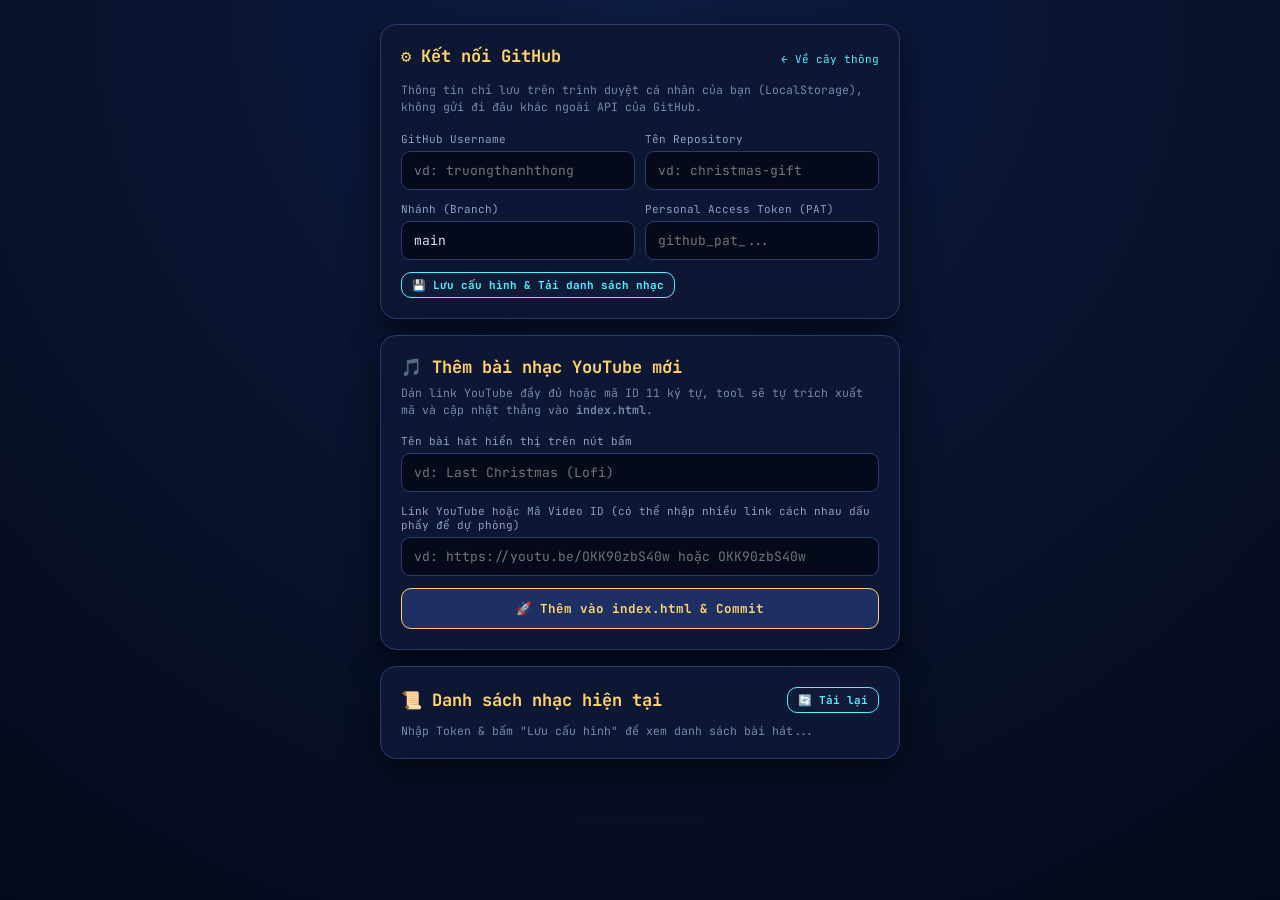
==== add-song.html @ 3e04b27a "Add add-song.html for song management" ====
<!doctype html>
<html lang="vi">
<head>
  <meta charset="utf-8">
  <meta name="viewport" content="width=device-width, initial-scale=1">
  <title>Quản lý nhạc Giáng Sinh - Riss</title>
  <link href="https://fonts.googleapis.com/css2?family=JetBrains+Mono:wght@400;700&display=swap" rel="stylesheet">
  <style>
    :root {
      --bg: #050a1a;
      --card: #0d1633;
      --fg: #cfe3ff;
      --dim: #7389b0;
      --gold: #ffd36b;
      --green: #4ef57b;
      --cyan: #52f0ff;
      --red: #ff6b8b;
    }
    * { box-sizing: border-box; }
    body {
      margin: 0;
      min-height: 100vh;
      background: radial-gradient(circle at top, #0d1c42, var(--bg));
      color: var(--fg);
      font-family: "JetBrains Mono", monospace;
      display: flex;
      justify-content: center;
      padding: 24px 14px;
    }
    .wrap {
      width: 100%;
      max-width: 520px;
      display: flex;
      flex-direction: column;
      gap: 16px;
    }
    .card {
      background: var(--card);
      border: 1px solid #2a3b70;
      border-radius: 16px;
      padding: 20px;
      box-shadow: 0 12px 32px rgba(0,0,0,0.6);
    }
    h1 {
      margin: 0 0 6px;
      font-size: 17px;
      color: var(--gold);
    }
    p.sub {
      margin: 0 0 16px;
      font-size: 11.5px;
      color: var(--dim);
      line-height: 1.5;
    }
    .field {
      display: flex;
      flex-direction: column;
      gap: 5px;
      margin-bottom: 12px;
    }
    label {
      font-size: 11px;
      color: #8aa0c8;
    }
    input {
      width: 100%;
      background: #050a1a;
      border: 1px solid #2a3b70;
      border-radius: 9px;
      padding: 10px 12px;
      color: var(--fg);
      font: inherit;
      font-size: 13px;
      outline: none;
    }
    input:focus {
      border-color: var(--gold);
    }
    .row {
      display: grid;
      grid-template-columns: 1fr 1fr;
      gap: 10px;
    }
    button {
      font: inherit;
      font-size: 12.5px;
      font-weight: 700;
      border-radius: 10px;
      padding: 11px 16px;
      cursor: pointer;
      border: 1px solid var(--gold);
      background: #1d2f63;
      color: var(--gold);
      transition: 0.15s;
    }
    button:hover { background: #263d80; }
    button:disabled { opacity: 0.5; cursor: wait; }
    .btn-full { width: 100%; }
    .btn-sm {
      padding: 5px 10px;
      font-size: 11px;
      border-color: var(--cyan);
      color: var(--cyan);
      background: #101b3a;
    }
    .btn-del {
      padding: 4px 8px;
      font-size: 10.5px;
      border-color: var(--red);
      color: var(--red);
      background: rgba(255, 59, 92, 0.12);
    }
    .status {
      margin-top: 12px;
      padding: 10px 12px;
      border-radius: 9px;
      font-size: 11.5px;
      line-height: 1.5;
      display: none;
    }
    .status.ok {
      display: block;
      background: rgba(78, 245, 123, 0.12);
      border: 1px solid var(--green);
      color: var(--green);
    }
    .status.err {
      display: block;
      background: rgba(255, 59, 92, 0.12);
      border: 1px solid var(--red);
      color: var(--red);
    }
    .song-list {
      display: flex;
      flex-direction: column;
      gap: 8px;
      margin-top: 10px;
    }
    .song-item {
      background: #070e24;
      border: 1px solid #1e2d59;
      border-radius: 9px;
      padding: 9px 12px;
      display: flex;
      justify-content: space-between;
      align-items: center;
      gap: 8px;
      font-size: 12px;
    }
    .song-meta {
      font-size: 10px;
      color: var(--dim);
      margin-top: 2px;
    }
    .head-flex {
      display: flex;
      justify-content: space-between;
      align-items: center;
      margin-bottom: 8px;
    }
    a.link {
      color: var(--cyan);
      font-size: 11px;
      text-decoration: none;
    }
  </style>
</head>
<body>
  <div class="wrap">
    <!-- CẤU HÌNH KẾT NỐI GITHUB (Tự động lưu trên trình duyệt của bạn) -->
    <div class="card">
      <div class="head-flex">
        <h1>⚙️ Kết nối GitHub</h1>
        <a class="link" href="./index.html">← Về cây thông</a>
      </div>
      <p class="sub">Thông tin chỉ lưu trên trình duyệt cá nhân của bạn (LocalStorage), không gửi đi đâu khác ngoài API của GitHub.</p>

      <div class="row">
        <div class="field">
          <label>GitHub Username</label>
          <input id="gh-owner" placeholder="vd: truongthanhthong">
        </div>
        <div class="field">
          <label>Tên Repository</label>
          <input id="gh-repo" placeholder="vd: christmas-gift">
        </div>
      </div>

      <div class="row">
        <div class="field">
          <label>Nhánh (Branch)</label>
          <input id="gh-branch" value="main" placeholder="main">
        </div>
        <div class="field">
          <label>Personal Access Token (PAT)</label>
          <input id="gh-token" type="password" placeholder="github_pat_...">
        </div>
      </div>

      <button type="button" class="btn-sm" id="btn-save-cfg">💾 Lưu cấu hình & Tải danh sách nhạc</button>
    </div>

    <!-- FORM THÊM BÀI HÁT MỚI -->
    <div class="card">
      <h1>🎵 Thêm bài nhạc YouTube mới</h1>
      <p class="sub">Dán link YouTube đầy đủ hoặc mã ID 11 ký tự, tool sẽ tự trích xuất mã và cập nhật thẳng vào <b>index.html</b>.</p>

      <form id="add-form">
        <div class="field">
          <label>Tên bài hát hiển thị trên nút bấm</label>
          <input id="song-name" required placeholder="vd: Last Christmas (Lofi)">
        </div>
        <div class="field">
          <label>Link YouTube hoặc Mã Video ID (có thể nhập nhiều link cách nhau dấu phẩy để dự phòng)</label>
          <input id="song-url" required placeholder="vd: https://youtu.be/OKK90zbS40w hoặc OKK90zbS40w">
        </div>
        <button type="submit" class="btn-full" id="btn-add">🚀 Thêm vào index.html & Commit</button>
      </form>

      <div id="status" class="status"></div>
    </div>

    <!-- DANH SÁCH BÀI HÁT HIỆN CÓ TRONG INDEX.HTML -->
    <div class="card">
      <div class="head-flex">
        <h1 style="margin:0">📜 Danh sách nhạc hiện tại</h1>
        <button type="button" class="btn-sm" id="btn-reload">🔄 Tải lại</button>
      </div>
      <div id="song-list" class="song-list">
        <div style="font-size:11.5px;color:var(--dim)">Nhập Token & bấm "Lưu cấu hình" để xem danh sách bài hát...</div>
      </div>
    </div>
  </div>

  <script>
    const $ = id => document.getElementById(id);

    // Tự động nhận diện owner & repo nếu đang chạy trên *.github.io/ten-repo/
    (function autoDetectRepo() {
      const host = location.hostname;
      const pathParts = location.pathname.split('/').filter(Boolean);
      if (host.endsWith('.github.io')) {
        $('gh-owner').value = host.replace('.github.io', '');
        if (pathParts.length > 0) $('gh-repo').value = pathParts[0];
      }
      try {
        const saved = JSON.parse(localStorage.getItem('cgor_gh_cfg') || '{}');
        if (saved.owner) $('gh-owner').value = saved.owner;
        if (saved.repo) $('gh-repo').value = saved.repo;
        if (saved.branch) $('gh-branch').value = saved.branch;
        if (saved.token) $('gh-token').value = saved.token;
      } catch (e) {}
    })();

    function getCfg() {
      return {
        owner: $('gh-owner').value.trim(),
        repo: $('gh-repo').value.trim(),
        branch: $('gh-branch').value.trim() || 'main',
        token: $('gh-token').value.trim()
      };
    }

    function showStatus(msg, isOk) {
      const el = $('status');
      el.textContent = msg;
      el.className = 'status ' + (isOk ? 'ok' : 'err');
    }

    // Trích xuất mã Video ID 11 ký tự từ mọi định dạng link YouTube
    function extractYtIds(raw) {
      const parts = raw.split(',').map(s => s.trim()).filter(Boolean);
      const ids = [];
      for (const p of parts) {
        if (/^[a-zA-Z0-9_-]{11}$/.test(p)) {
          ids.push(p);
          continue;
        }
        const m = p.match(/(?:v=|youtu\.be\/|embed\/|shorts\/)([a-zA-Z0-9_-]{11})/);
        if (m && m[1]) ids.push(m[1]);
      }
      return [...new Set(ids)];
    }

    // Mã hóa / giải mã UTF-8 Base64 chuẩn cho GitHub API (không lỗi tiếng Việt có dấu)
    function b64DecodeUnicode(str) {
      const clean = str.replace(/\n/g, '');
      const bytes = Uint8Array.from(atob(clean), c => c.charCodeAt(0));
      return new TextDecoder().decode(bytes);
    }

    function b64EncodeUnicode(str) {
      const bytes = new TextEncoder().encode(str);
      let bin = '';
      for (let i = 0; i < bytes.length; i++) bin += String.fromCharCode(bytes[i]);
      return btoa(bin);
    }

    async function fetchIndexFile() {
      const cfg = getCfg();
      if (!cfg.owner || !cfg.repo || !cfg.token) {
        throw new Error('Vui lòng điền đầy đủ Username, Tên Repository và Token!');
      }
      const url = `https://api.github.com/repos/${cfg.owner}/${cfg.repo}/contents/index.html?ref=${encodeURIComponent(cfg.branch)}`;
      const res = await fetch(url, {
        headers: {
          'Authorization': 'Bearer ' + cfg.token,
          'Accept': 'application/vnd.github+json'
        }
      });
      if (!res.ok) {
        const err = await res.json().catch(() => ({}));
        throw new Error('Không đọc được index.html: ' + (err.message || res.status));
      }
      const data = await res.json();
      return {
        sha: data.sha,
        content: b64DecodeUnicode(data.content)
      };
    }

    async function commitIndexFile(newContent, sha, commitMsg) {
      const cfg = getCfg();
      const url = `https://api.github.com/repos/${cfg.owner}/${cfg.repo}/contents/index.html`;
      const res = await fetch(url, {
        method: 'PUT',
        headers: {
          'Authorization': 'Bearer ' + cfg.token,
          'Accept': 'application/vnd.github+json',
          'Content-Type': 'application/json'
        },
        body: JSON.stringify({
          message: commitMsg,
          content: b64EncodeUnicode(newContent),
          sha: sha,
          branch: cfg.branch
        })
      });
      if (!res.ok) {
        const err = await res.json().catch(() => ({}));
        throw new Error('Lỗi khi Commit: ' + (err.message || res.status));
      }
      return await res.json();
    }

    // Phân tích các bài hát hiện có trong mảng SONGS của index.html
    function parseSongsFromHtml(html) {
      const m = html.match(/const\s+SONGS\s*=\s*\[([\s\S]*?)\n\s*\];/);
      if (!m) return [];
      const block = m[1];
      const itemRegex = /\{\s*id:\s*'([^']+)'\s*,\s*name:\s*'([^']+)'\s*,\s*type:\s*'([^']+)'[\s\S]*?\}/g;
      const list = [];
      let match;
      while ((match = itemRegex.exec(block)) !== null) {
        const ytMatch = match[0].match(/ytIds:\s*\[([^\]]*)\]/);
        list.push({
          raw: match[0],
          id: match[1],
          name: match[2],
          type: match[3],
          ytIds: ytMatch ? ytMatch[1].replace(/['"\s]/g, '') : 'Web Audio'
        });
      }
      return list;
    }

    async function renderSongList() {
      const box = $('song-list');
      try {
        box.innerHTML = '<div style="font-size:11.5px;color:var(--dim)">Đang tải từ GitHub...</div>';
        const { content } = await fetchIndexFile();
        const songs = parseSongsFromHtml(content);
        if (!songs.length) {
          box.innerHTML = '<div style="font-size:11.5px;color:var(--red)">Không tìm thấy mảng SONGS trong index.html</div>';
          return;
        }
        box.innerHTML = songs.map((s, idx) => `
          <div class="song-item">
            <div>
              <div><b>${idx + 1}. ${s.name}</b></div>
              <div class="song-meta">${s.type === 'youtube' ? 'YouTube ID: ' + s.ytIds : 'Nhạc hộp nhạc tích hợp'}</div>
            </div>
            ${s.type === 'youtube' ? `<button type="button" class="btn-del" data-id="${s.id}" data-name="${s.name}">Xóa</button>` : ''}
          </div>
        `).join('');
      } catch (e) {
        box.innerHTML = `<div style="font-size:11.5px;color:var(--red)">${e.message}</div>`;
      }
    }

    $('btn-save-cfg').addEventListener('click', () => {
      const cfg = getCfg();
      localStorage.setItem('cgor_gh_cfg', JSON.stringify(cfg));
      renderSongList();
    });

    $('btn-reload').addEventListener('click', renderSongList);

    // Xử lý thêm bài hát mới
    $('add-form').addEventListener('submit', async e => {
      e.preventDefault();
      const name = $('song-name').value.trim().replace(/'/g, "\\'");
      const ids = extractYtIds($('song-url').value);
      if (!ids.length) {
        showStatus('Link hoặc mã YouTube không hợp lệ! Hãy kiểm tra lại.', false);
        return;
      }

      const btn = $('btn-add');
      btn.disabled = true;
      showStatus('⏳ Đang đọc index.html và đẩy lên GitHub...', true);

      try {
        const { sha, content } = await fetchIndexFile();
        const songsBlockRegex = /(const\s+SONGS\s*=\s*\[[\s\S]*?)(\n\s*\];)/;
        if (!songsBlockRegex.test(content)) {
          throw new Error('Không tìm thấy mảng SONGS trong index.html');
        }

        const slug = 'yt_' + Date.now().toString(36);
        const idsStr = ids.map(i => `'${i}'`).join(', ');
        const newEntry = `,\n        {\n          id: '${slug}',\n          name: '${name}',\n          type: 'youtube',\n          ytIds: [${idsStr}]\n        }`;

        const updatedHtml = content.replace(songsBlockRegex, `$1${newEntry}$2`);
        await commitIndexFile(updatedHtml, sha, `Add song: ${$('song-name').value.trim()}`);

        $('song-name').value = '';
        $('song-url').value = '';
        showStatus(`✅ Đã thêm "${name}" thành công! GitHub Pages sẽ cập nhật sau khoảng 1-2 phút.`, true);
        renderSongList();
      } catch (err) {
        showStatus('❌ ' + err.message, false);
      }
      btn.disabled = false;
    });

    // Xử lý xóa bài YouTube
    $('song-list').addEventListener('click', async e => {
      const btn = e.target.closest('.btn-del');
      if (!btn) return;
      const targetId = btn.getAttribute('data-id');
      const targetName = btn.getAttribute('data-name');
      if (!confirm(`Xóa bài "${targetName}" khỏi trang web?`)) return;

      btn.disabled = true;
      try {
        const { sha, content } = await fetchIndexFile();
        const entryRegex = new RegExp(`\\s*,?\\s*\\{\\s*id:\\s*'${targetId}'[\\s\\S]*?\\}\\s*,?`);
        const updatedHtml = content
          .replace(entryRegex, m => (m.trim().startsWith(',') && m.trim().endsWith(',') ? ',' : ''))
          .replace(/,\s*\n\s*\];/, '\n      ];');

        await commitIndexFile(updatedHtml, sha, `Remove song: ${targetName}`);
        showStatus(`🗑️ Đã xóa bài "${targetName}".`, true);
        renderSongList();
      } catch (err) {
        showStatus('❌ ' + err.message, false);
        btn.disabled = false;
      }
    });

    if ($('gh-token').value) renderSongList();
  </script>
</body>
</html>
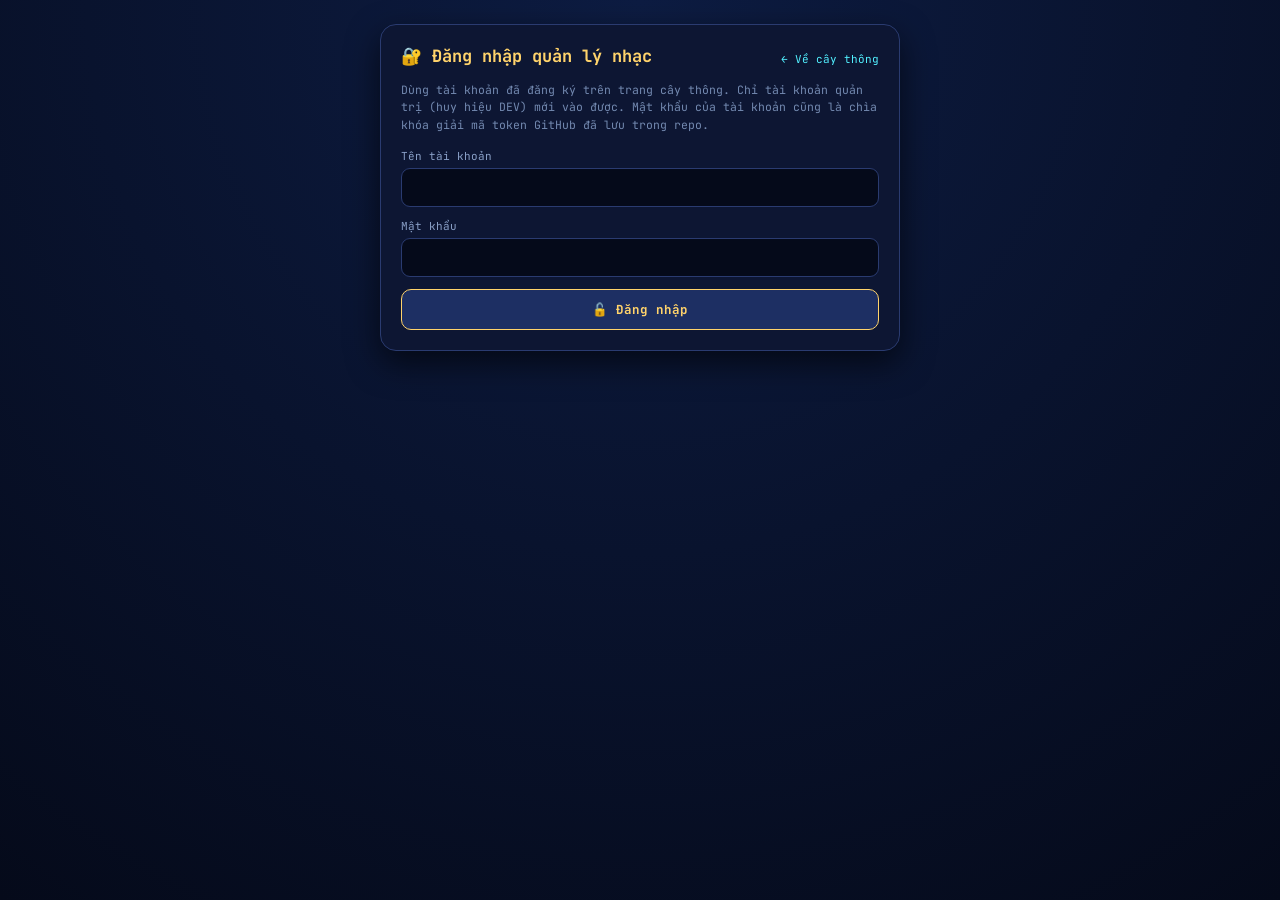
==== commit 74eefc8b: "Add files via upload" ====
--- a/add-song.html
+++ b/add-song.html
@@ -27,13 +27,7 @@
       justify-content: center;
       padding: 24px 14px;
     }
-    .wrap {
-      width: 100%;
-      max-width: 520px;
-      display: flex;
-      flex-direction: column;
-      gap: 16px;
-    }
+    .wrap { width: 100%; max-width: 520px; display: flex; flex-direction: column; gap: 16px; }
     .card {
       background: var(--card);
       border: 1px solid #2a3b70;
@@ -41,28 +35,12 @@
       padding: 20px;
       box-shadow: 0 12px 32px rgba(0,0,0,0.6);
     }
-    h1 {
-      margin: 0 0 6px;
-      font-size: 17px;
-      color: var(--gold);
-    }
-    p.sub {
-      margin: 0 0 16px;
-      font-size: 11.5px;
-      color: var(--dim);
-      line-height: 1.5;
-    }
-    .field {
-      display: flex;
-      flex-direction: column;
-      gap: 5px;
-      margin-bottom: 12px;
-    }
-    label {
-      font-size: 11px;
-      color: #8aa0c8;
-    }
-    input {
+    .hidden { display: none !important; }
+    h1 { margin: 0 0 6px; font-size: 17px; color: var(--gold); }
+    p.sub { margin: 0 0 16px; font-size: 11.5px; color: var(--dim); line-height: 1.5; }
+    .field { display: flex; flex-direction: column; gap: 5px; margin-bottom: 12px; }
+    label { font-size: 11px; color: #8aa0c8; }
+    input[type="text"], input[type="password"], input:not([type]) {
       width: 100%;
       background: #050a1a;
       border: 1px solid #2a3b70;
@@ -73,14 +51,8 @@
       font-size: 13px;
       outline: none;
     }
-    input:focus {
-      border-color: var(--gold);
-    }
-    .row {
-      display: grid;
-      grid-template-columns: 1fr 1fr;
-      gap: 10px;
-    }
+    input:focus { border-color: var(--gold); }
+    .row { display: grid; grid-template-columns: 1fr 1fr; gap: 10px; }
     button {
       font: inherit;
       font-size: 12.5px;
@@ -96,20 +68,8 @@
     button:hover { background: #263d80; }
     button:disabled { opacity: 0.5; cursor: wait; }
     .btn-full { width: 100%; }
-    .btn-sm {
-      padding: 5px 10px;
-      font-size: 11px;
-      border-color: var(--cyan);
-      color: var(--cyan);
-      background: #101b3a;
-    }
-    .btn-del {
-      padding: 4px 8px;
-      font-size: 10.5px;
-      border-color: var(--red);
-      color: var(--red);
-      background: rgba(255, 59, 92, 0.12);
-    }
+    .btn-sm { padding: 5px 10px; font-size: 11px; border-color: var(--cyan); color: var(--cyan); background: #101b3a; }
+    .btn-del { padding: 4px 8px; font-size: 10.5px; border-color: var(--red); color: var(--red); background: rgba(255, 59, 92, 0.12); }
     .status {
       margin-top: 12px;
       padding: 10px 12px;
@@ -118,24 +78,9 @@
       line-height: 1.5;
       display: none;
     }
-    .status.ok {
-      display: block;
-      background: rgba(78, 245, 123, 0.12);
-      border: 1px solid var(--green);
-      color: var(--green);
-    }
-    .status.err {
-      display: block;
-      background: rgba(255, 59, 92, 0.12);
-      border: 1px solid var(--red);
-      color: var(--red);
-    }
-    .song-list {
-      display: flex;
-      flex-direction: column;
-      gap: 8px;
-      margin-top: 10px;
-    }
+    .status.ok { display: block; background: rgba(78,245,123,0.12); border: 1px solid var(--green); color: var(--green); }
+    .status.err { display: block; background: rgba(255,59,92,0.12); border: 1px solid var(--red); color: var(--red); }
+    .song-list { display: flex; flex-direction: column; gap: 8px; margin-top: 10px; }
     .song-item {
       background: #070e24;
       border: 1px solid #1e2d59;
@@ -147,87 +92,113 @@
       gap: 8px;
       font-size: 12px;
     }
-    .song-meta {
-      font-size: 10px;
-      color: var(--dim);
-      margin-top: 2px;
-    }
-    .head-flex {
-      display: flex;
-      justify-content: space-between;
-      align-items: center;
-      margin-bottom: 8px;
-    }
-    a.link {
-      color: var(--cyan);
-      font-size: 11px;
-      text-decoration: none;
+    .song-meta { font-size: 10px; color: var(--dim); margin-top: 2px; }
+    .head-flex { display: flex; justify-content: space-between; align-items: center; margin-bottom: 8px; gap: 8px; }
+    a.link { color: var(--cyan); font-size: 11px; text-decoration: none; }
+    details { margin-top: 4px; }
+    summary { cursor: pointer; font-size: 12px; color: var(--gold); font-weight: 700; margin-bottom: 10px; }
+    .note { font-size: 10.5px; color: var(--dim); line-height: 1.5; margin: 0 0 12px; }
+    .who { font-size: 11.5px; color: var(--green); }
+    .user-badge {
+      background: rgba(255, 211, 107, 0.18);
+      border: 1px solid #ffd36baa;
+      color: var(--gold);
+      font-size: 9.5px;
+      font-weight: 700;
+      padding: 0 5px;
+      border-radius: 5px;
+      margin-left: 4px;
     }
   </style>
 </head>
 <body>
   <div class="wrap">
-    <!-- CẤU HÌNH KẾT NỐI GITHUB (Tự động lưu trên trình duyệt của bạn) -->
-    <div class="card">
+
+    <!-- ĐĂNG NHẬP BẰNG TÀI KHOẢN CỦA index.html -->
+    <div class="card" id="login-card">
       <div class="head-flex">
-        <h1>⚙️ Kết nối GitHub</h1>
+        <h1>🔐 Đăng nhập quản lý nhạc</h1>
         <a class="link" href="./index.html">← Về cây thông</a>
       </div>
-      <p class="sub">Thông tin chỉ lưu trên trình duyệt cá nhân của bạn (LocalStorage), không gửi đi đâu khác ngoài API của GitHub.</p>
-
-      <div class="row">
+      <p class="sub">Dùng tài khoản đã đăng ký trên trang cây thông. Chỉ tài khoản quản trị (huy hiệu DEV) mới vào được. Mật khẩu của tài khoản cũng là chìa khóa giải mã token GitHub đã lưu trong repo.</p>
+      <form id="login-form">
         <div class="field">
-          <label>GitHub Username</label>
-          <input id="gh-owner" placeholder="vd: truongthanhthong">
+          <label for="lg-user">Tên tài khoản</label>
+          <input id="lg-user" type="text" autocomplete="username" autocapitalize="none" spellcheck="false">
         </div>
         <div class="field">
-          <label>Tên Repository</label>
-          <input id="gh-repo" placeholder="vd: christmas-gift">
+          <label for="lg-pass">Mật khẩu</label>
+          <input id="lg-pass" type="password" autocomplete="current-password">
         </div>
+        <button type="submit" class="btn-full" id="btn-login">🔓 Đăng nhập</button>
+      </form>
+      <div id="login-status" class="status"></div>
+    </div>
+
+    <!-- KHU QUẢN LÝ (chỉ hiện sau khi đăng nhập) -->
+    <div id="app" class="hidden" style="display:contents">
+
+      <div class="card" id="cfg-card">
+        <div class="head-flex">
+          <h1>⚙️ Kết nối GitHub</h1>
+          <a class="link" href="#" id="btn-logout">Đăng xuất</a>
+        </div>
+        <p class="who" id="who"></p>
+        <p class="sub" id="cfg-sub"></p>
+
+        <details id="setup-box">
+          <summary>🔑 Cập nhật token GitHub (lưu mã hóa vào repo)</summary>
+          <p class="note">Token được mã hóa bằng chính mật khẩu tài khoản bạn vừa đăng nhập (AES-256, PBKDF2) rồi lưu thành <b>config.enc.json</b> trong repo. Nếu sau này bạn đổi mật khẩu tài khoản, hãy vào đây dán lại token để mã hóa lại bằng mật khẩu mới.</p>
+          <div class="row">
+            <div class="field">
+              <label>GitHub Username</label>
+              <input id="gh-owner" placeholder="vd: truongthanhthong">
+            </div>
+            <div class="field">
+              <label>Tên Repository</label>
+              <input id="gh-repo" placeholder="vd: christmas-gift">
+            </div>
+          </div>
+          <div class="row">
+            <div class="field">
+              <label>Nhánh (Branch)</label>
+              <input id="gh-branch" value="main" placeholder="main">
+            </div>
+            <div class="field">
+              <label>Personal Access Token (PAT)</label>
+              <input id="gh-token" type="password" autocomplete="off" placeholder="github_pat_...">
+            </div>
+          </div>
+          <button type="button" class="btn-full" id="btn-encrypt">🔐 Mã hóa & lưu token vào repo</button>
+          <div id="enc-status" class="status"></div>
+        </details>
       </div>
 
-      <div class="row">
-        <div class="field">
-          <label>Nhánh (Branch)</label>
-          <input id="gh-branch" value="main" placeholder="main">
+      <div class="card">
+        <h1>🎵 Thêm bài nhạc YouTube mới</h1>
+        <p class="sub">Dán link YouTube đầy đủ hoặc mã ID 11 ký tự, tool sẽ tự trích xuất mã và cập nhật thẳng vào <b>index.html</b>.</p>
+
+        <form id="add-form">
+          <div class="field">
+            <label>Tên bài hát hiển thị trên nút bấm</label>
+            <input id="song-name" required placeholder="vd: Last Christmas (Lofi)">
+          </div>
+          <div class="field">
+            <label>Link YouTube hoặc Mã Video ID (có thể nhập nhiều link cách nhau dấu phẩy để dự phòng)</label>
+            <input id="song-url" required placeholder="vd: https://youtu.be/OKK90zbS40w hoặc OKK90zbS40w">
+          </div>
+          <button type="submit" class="btn-full" id="btn-add">🚀 Thêm vào index.html & Commit</button>
+        </form>
+
+        <div id="status" class="status"></div>
+      </div>
+
+      <div class="card">
+        <div class="head-flex">
+          <h1 style="margin:0">📜 Danh sách nhạc hiện tại</h1>
+          <button type="button" class="btn-sm" id="btn-reload">🔄 Tải lại</button>
         </div>
-        <div class="field">
-          <label>Personal Access Token (PAT)</label>
-          <input id="gh-token" type="password" placeholder="github_pat_...">
-        </div>
-      </div>
-
-      <button type="button" class="btn-sm" id="btn-save-cfg">💾 Lưu cấu hình & Tải danh sách nhạc</button>
-    </div>
-
-    <!-- FORM THÊM BÀI HÁT MỚI -->
-    <div class="card">
-      <h1>🎵 Thêm bài nhạc YouTube mới</h1>
-      <p class="sub">Dán link YouTube đầy đủ hoặc mã ID 11 ký tự, tool sẽ tự trích xuất mã và cập nhật thẳng vào <b>index.html</b>.</p>
-
-      <form id="add-form">
-        <div class="field">
-          <label>Tên bài hát hiển thị trên nút bấm</label>
-          <input id="song-name" required placeholder="vd: Last Christmas (Lofi)">
-        </div>
-        <div class="field">
-          <label>Link YouTube hoặc Mã Video ID (có thể nhập nhiều link cách nhau dấu phẩy để dự phòng)</label>
-          <input id="song-url" required placeholder="vd: https://youtu.be/OKK90zbS40w hoặc OKK90zbS40w">
-        </div>
-        <button type="submit" class="btn-full" id="btn-add">🚀 Thêm vào index.html & Commit</button>
-      </form>
-
-      <div id="status" class="status"></div>
-    </div>
-
-    <!-- DANH SÁCH BÀI HÁT HIỆN CÓ TRONG INDEX.HTML -->
-    <div class="card">
-      <div class="head-flex">
-        <h1 style="margin:0">📜 Danh sách nhạc hiện tại</h1>
-        <button type="button" class="btn-sm" id="btn-reload">🔄 Tải lại</button>
-      </div>
-      <div id="song-list" class="song-list">
-        <div style="font-size:11.5px;color:var(--dim)">Nhập Token & bấm "Lưu cấu hình" để xem danh sách bài hát...</div>
+        <div id="song-list" class="song-list"></div>
       </div>
     </div>
   </div>
@@ -235,20 +206,48 @@
   <script>
     const $ = id => document.getElementById(id);
 
-    // Tự động nhận diện owner & repo nếu đang chạy trên *.github.io/ten-repo/
+    // Cùng máy chủ tài khoản với index.html
+    const SHEET_API_URL = "https://script.google.com/macros/s/AKfycbxrsc-RtFFOPjfbTAjcTsxFcmlUMXPCkRslxr_ZotyQ0XaXHj0TecatX7oRseX22Zs24A/exec";
+
+    // Ai được vào trang quản lý:
+    // - Để trống []  => mọi tài khoản có huy hiệu chứa chữ "DEV".
+    // - Điền tên tài khoản, vd ['riss'] => chỉ các tài khoản đó.
+    const ALLOWED_USERNAMES = [];
+
+    const ENC_FILE = 'config.enc.json';
+    const PBKDF2_ITER = 600000;
+
+    // Phiên đăng nhập chỉ nằm trong bộ nhớ, tải lại trang là mất
+    let session = null; // { user, password }
+    let encConfig = null;
+
+    function isAdmin(user) {
+      if (!user) return false;
+      if (ALLOWED_USERNAMES.length) return ALLOWED_USERNAMES.includes(String(user.username || '').toLowerCase());
+      return /dev/i.test(String(user.badge || ''));
+    }
+
+    function showStatus(msg, isOk, id) {
+      const el = $(id || 'status');
+      el.textContent = msg;
+      el.className = 'status ' + (isOk ? 'ok' : 'err');
+    }
+
+    function escapeHTML(s) {
+      return String(s).replace(/[&<>"']/g, m => ({ '&': '&amp;', '<': '&lt;', '>': '&gt;', '"': '&quot;', "'": '&#39;' }[m]));
+    }
+
+    // Tự nhận diện owner/repo khi chạy trên *.github.io/ten-repo/
     (function autoDetectRepo() {
       const host = location.hostname;
-      const pathParts = location.pathname.split('/').filter(Boolean);
+      const parts = location.pathname.split('/').filter(Boolean);
       if (host.endsWith('.github.io')) {
         $('gh-owner').value = host.replace('.github.io', '');
-        if (pathParts.length > 0) $('gh-repo').value = pathParts[0];
-      }
-      try {
-        const saved = JSON.parse(localStorage.getItem('cgor_gh_cfg') || '{}');
-        if (saved.owner) $('gh-owner').value = saved.owner;
-        if (saved.repo) $('gh-repo').value = saved.repo;
-        if (saved.branch) $('gh-branch').value = saved.branch;
-        if (saved.token) $('gh-token').value = saved.token;
+        if (parts.length > 0) $('gh-repo').value = parts[0];
+      }
+      try {
+        const u = localStorage.getItem('cgor_admin_user');
+        if (u) $('lg-user').value = u;
       } catch (e) {}
     })();
 
@@ -261,67 +260,172 @@
       };
     }
 
-    function showStatus(msg, isOk) {
-      const el = $('status');
-      el.textContent = msg;
-      el.className = 'status ' + (isOk ? 'ok' : 'err');
-    }
-
-    // Trích xuất mã Video ID 11 ký tự từ mọi định dạng link YouTube
+    // ---------- Base64 / mã hóa ----------
+    function b64DecodeUnicode(str) {
+      const bytes = Uint8Array.from(atob(str.replace(/\n/g, '')), c => c.charCodeAt(0));
+      return new TextDecoder().decode(bytes);
+    }
+    function bytesToB64(bytes) {
+      let bin = '';
+      for (let i = 0; i < bytes.length; i++) bin += String.fromCharCode(bytes[i]);
+      return btoa(bin);
+    }
+    function b64ToBytes(b64) { return Uint8Array.from(atob(b64), c => c.charCodeAt(0)); }
+    function b64EncodeUnicode(str) { return bytesToB64(new TextEncoder().encode(str)); }
+
+    async function deriveKey(password, salt, iterations) {
+      const base = await crypto.subtle.importKey('raw', new TextEncoder().encode(password), 'PBKDF2', false, ['deriveKey']);
+      return crypto.subtle.deriveKey(
+        { name: 'PBKDF2', salt, iterations, hash: 'SHA-256' },
+        base,
+        { name: 'AES-GCM', length: 256 },
+        false,
+        ['encrypt', 'decrypt']
+      );
+    }
+
+    async function encryptToken(token, password) {
+      const salt = crypto.getRandomValues(new Uint8Array(16));
+      const iv = crypto.getRandomValues(new Uint8Array(12));
+      const key = await deriveKey(password, salt, PBKDF2_ITER);
+      const ct = await crypto.subtle.encrypt({ name: 'AES-GCM', iv }, key, new TextEncoder().encode(token));
+      return { iterations: PBKDF2_ITER, salt: bytesToB64(salt), iv: bytesToB64(iv), data: bytesToB64(new Uint8Array(ct)) };
+    }
+
+    async function decryptToken(enc, password) {
+      const key = await deriveKey(password, b64ToBytes(enc.salt), enc.iterations || PBKDF2_ITER);
+      const pt = await crypto.subtle.decrypt({ name: 'AES-GCM', iv: b64ToBytes(enc.iv) }, key, b64ToBytes(enc.data));
+      return new TextDecoder().decode(pt);
+    }
+
+    async function loadEncConfig() {
+      try {
+        const res = await fetch('./' + ENC_FILE + '?t=' + Date.now(), { cache: 'no-store' });
+        if (!res.ok) return null;
+        const j = await res.json();
+        return (j && j.data && j.salt && j.iv) ? j : null;
+      } catch (e) { return null; }
+    }
+
+    // ---------- Đăng nhập ----------
+    const LOGIN_ERRORS = {
+      WRONG_PASSWORD: 'Mật khẩu không chính xác.',
+      USER_NOT_FOUND: 'Không tìm thấy tên tài khoản này.',
+      NETWORK: 'Lỗi kết nối máy chủ, vui lòng thử lại.'
+    };
+
+    $('login-form').addEventListener('submit', async e => {
+      e.preventDefault();
+      const username = $('lg-user').value.trim().toLowerCase();
+      const password = $('lg-pass').value;
+      if (!username || !password) return;
+
+      const btn = $('btn-login');
+      btn.disabled = true;
+      showStatus('⏳ Đang đăng nhập...', true, 'login-status');
+      try {
+        const res = await fetch(SHEET_API_URL, {
+          method: 'POST',
+          headers: { 'Content-Type': 'text/plain' },
+          body: JSON.stringify({ action: 'login', username, password, ip: '' })
+        });
+        const data = await res.json();
+        if (!(data && data.ok && data.user)) {
+          const code = (data && data.error) || 'NETWORK';
+          showStatus('❌ ' + (LOGIN_ERRORS[code] || code), false, 'login-status');
+          btn.disabled = false;
+          return;
+        }
+        if (!isAdmin(data.user)) {
+          showStatus('❌ Tài khoản này không có quyền quản lý nhạc.', false, 'login-status');
+          btn.disabled = false;
+          return;
+        }
+        session = { user: data.user, password };
+        try { localStorage.setItem('cgor_admin_user', username); } catch (e2) {}
+        $('lg-pass').value = '';
+        $('login-status').className = 'status';
+        await enterApp();
+      } catch (err) {
+        showStatus('❌ ' + LOGIN_ERRORS.NETWORK, false, 'login-status');
+      }
+      btn.disabled = false;
+    });
+
+    async function enterApp() {
+      $('login-card').classList.add('hidden');
+      $('app').classList.remove('hidden');
+      const badge = session.user.badge ? '<span class="user-badge">' + escapeHTML(session.user.badge) + '</span>' : '';
+      $('who').innerHTML = 'Đã đăng nhập: <b>' + escapeHTML(session.user.displayName || session.user.username) + '</b> (@' + escapeHTML(session.user.username) + ')' + badge;
+
+      encConfig = await loadEncConfig();
+      if (encConfig) {
+        if (encConfig.owner) $('gh-owner').value = encConfig.owner;
+        if (encConfig.repo) $('gh-repo').value = encConfig.repo;
+        if (encConfig.branch) $('gh-branch').value = encConfig.branch;
+        try {
+          $('gh-token').value = await decryptToken(encConfig, session.password);
+          $('cfg-sub').textContent = '✅ Đã giải mã token bằng mật khẩu tài khoản. Token chỉ nằm trong bộ nhớ trang này.';
+          $('setup-box').open = false;
+          renderSongList();
+          return;
+        } catch (err) {
+          $('cfg-sub').textContent = '⚠️ Không giải mã được token đã lưu (có thể bạn đã đổi mật khẩu tài khoản). Hãy dán lại token bên dưới để mã hóa lại.';
+        }
+      } else {
+        $('cfg-sub').textContent = 'Chưa có token lưu trong repo. Dán token GitHub bên dưới để mã hóa và lưu lần đầu.';
+      }
+      $('setup-box').open = true;
+      $('song-list').innerHTML = '<div style="font-size:11.5px;color:var(--dim)">Cần có token để xem danh sách bài hát.</div>';
+    }
+
+    $('btn-logout').addEventListener('click', e => {
+      e.preventDefault();
+      session = null;
+      encConfig = null;
+      $('gh-token').value = '';
+      $('song-list').innerHTML = '';
+      $('app').classList.add('hidden');
+      $('login-card').classList.remove('hidden');
+      $('login-status').className = 'status';
+      $('lg-pass').focus();
+    });
+
+    // ---------- Gọi GitHub API ----------
     function extractYtIds(raw) {
       const parts = raw.split(',').map(s => s.trim()).filter(Boolean);
       const ids = [];
       for (const p of parts) {
-        if (/^[a-zA-Z0-9_-]{11}$/.test(p)) {
-          ids.push(p);
-          continue;
-        }
+        if (/^[a-zA-Z0-9_-]{11}$/.test(p)) { ids.push(p); continue; }
         const m = p.match(/(?:v=|youtu\.be\/|embed\/|shorts\/)([a-zA-Z0-9_-]{11})/);
         if (m && m[1]) ids.push(m[1]);
       }
       return [...new Set(ids)];
     }
 
-    // Mã hóa / giải mã UTF-8 Base64 chuẩn cho GitHub API (không lỗi tiếng Việt có dấu)
-    function b64DecodeUnicode(str) {
-      const clean = str.replace(/\n/g, '');
-      const bytes = Uint8Array.from(atob(clean), c => c.charCodeAt(0));
-      return new TextDecoder().decode(bytes);
-    }
-
-    function b64EncodeUnicode(str) {
-      const bytes = new TextEncoder().encode(str);
-      let bin = '';
-      for (let i = 0; i < bytes.length; i++) bin += String.fromCharCode(bytes[i]);
-      return btoa(bin);
-    }
-
     async function fetchIndexFile() {
       const cfg = getCfg();
+      if (!session) throw new Error('Bạn chưa đăng nhập.');
       if (!cfg.owner || !cfg.repo || !cfg.token) {
         throw new Error('Vui lòng điền đầy đủ Username, Tên Repository và Token!');
       }
       const url = `https://api.github.com/repos/${cfg.owner}/${cfg.repo}/contents/index.html?ref=${encodeURIComponent(cfg.branch)}`;
       const res = await fetch(url, {
-        headers: {
-          'Authorization': 'Bearer ' + cfg.token,
-          'Accept': 'application/vnd.github+json'
-        }
+        headers: { 'Authorization': 'Bearer ' + cfg.token, 'Accept': 'application/vnd.github+json' }
       });
       if (!res.ok) {
         const err = await res.json().catch(() => ({}));
         throw new Error('Không đọc được index.html: ' + (err.message || res.status));
       }
       const data = await res.json();
-      return {
-        sha: data.sha,
-        content: b64DecodeUnicode(data.content)
-      };
-    }
-
-    async function commitIndexFile(newContent, sha, commitMsg) {
+      return { sha: data.sha, content: b64DecodeUnicode(data.content) };
+    }
+
+    async function commitFile(path, newContent, sha, commitMsg) {
       const cfg = getCfg();
-      const url = `https://api.github.com/repos/${cfg.owner}/${cfg.repo}/contents/index.html`;
+      const url = `https://api.github.com/repos/${cfg.owner}/${cfg.repo}/contents/${path}`;
+      const body = { message: commitMsg, content: b64EncodeUnicode(newContent), branch: cfg.branch };
+      if (sha) body.sha = sha;
       const res = await fetch(url, {
         method: 'PUT',
         headers: {
@@ -329,12 +433,7 @@
           'Accept': 'application/vnd.github+json',
           'Content-Type': 'application/json'
         },
-        body: JSON.stringify({
-          message: commitMsg,
-          content: b64EncodeUnicode(newContent),
-          sha: sha,
-          branch: cfg.branch
-        })
+        body: JSON.stringify(body)
       });
       if (!res.ok) {
         const err = await res.json().catch(() => ({}));
@@ -343,7 +442,45 @@
       return await res.json();
     }
 
-    // Phân tích các bài hát hiện có trong mảng SONGS của index.html
+    const commitIndexFile = (content, sha, msg) => commitFile('index.html', content, sha, msg);
+
+    async function getFileSha(path) {
+      const cfg = getCfg();
+      const url = `https://api.github.com/repos/${cfg.owner}/${cfg.repo}/contents/${path}?ref=${encodeURIComponent(cfg.branch)}`;
+      const res = await fetch(url, {
+        headers: { 'Authorization': 'Bearer ' + cfg.token, 'Accept': 'application/vnd.github+json' }
+      });
+      if (res.status === 404) return null;
+      if (!res.ok) {
+        const err = await res.json().catch(() => ({}));
+        throw new Error('Không kiểm tra được ' + path + ': ' + (err.message || res.status));
+      }
+      return (await res.json()).sha;
+    }
+
+    // ---------- Mã hóa & lưu token vào repo (dùng mật khẩu tài khoản) ----------
+    $('btn-encrypt').addEventListener('click', async () => {
+      if (!session) return;
+      const btn = $('btn-encrypt');
+      btn.disabled = true;
+      showStatus('⏳ Đang kiểm tra token, mã hóa và lưu vào repo...', true, 'enc-status');
+      try {
+        await fetchIndexFile(); // chắc chắn token chạy được trước khi mã hóa
+        const cfg = getCfg();
+        const enc = await encryptToken(cfg.token, session.password);
+        const payload = { v: 2, owner: cfg.owner, repo: cfg.repo, branch: cfg.branch, ...enc };
+        const sha = await getFileSha(ENC_FILE);
+        await commitFile(ENC_FILE, JSON.stringify(payload, null, 2) + '\n', sha, 'Update encrypted config');
+        showStatus('✅ Đã lưu ' + ENC_FILE + '. Sau 1-2 phút, đăng nhập trên máy khác là dùng được.', true, 'enc-status');
+        $('cfg-sub').textContent = '✅ Token đang dùng trong bộ nhớ trang này.';
+        renderSongList();
+      } catch (err) {
+        showStatus('❌ ' + err.message, false, 'enc-status');
+      }
+      btn.disabled = false;
+    });
+
+    // ---------- Danh sách / thêm / xóa bài hát ----------
     function parseSongsFromHtml(html) {
       const m = html.match(/const\s+SONGS\s*=\s*\[([\s\S]*?)\n\s*\];/);
       if (!m) return [];
@@ -388,15 +525,8 @@
       }
     }
 
-    $('btn-save-cfg').addEventListener('click', () => {
-      const cfg = getCfg();
-      localStorage.setItem('cgor_gh_cfg', JSON.stringify(cfg));
-      renderSongList();
-    });
-
     $('btn-reload').addEventListener('click', renderSongList);
 
-    // Xử lý thêm bài hát mới
     $('add-form').addEventListener('submit', async e => {
       e.preventDefault();
       const name = $('song-name').value.trim().replace(/'/g, "\\'");
@@ -434,7 +564,6 @@
       btn.disabled = false;
     });
 
-    // Xử lý xóa bài YouTube
     $('song-list').addEventListener('click', async e => {
       const btn = e.target.closest('.btn-del');
       if (!btn) return;
@@ -458,8 +587,6 @@
         btn.disabled = false;
       }
     });
-
-    if ($('gh-token').value) renderSongList();
   </script>
 </body>
 </html>
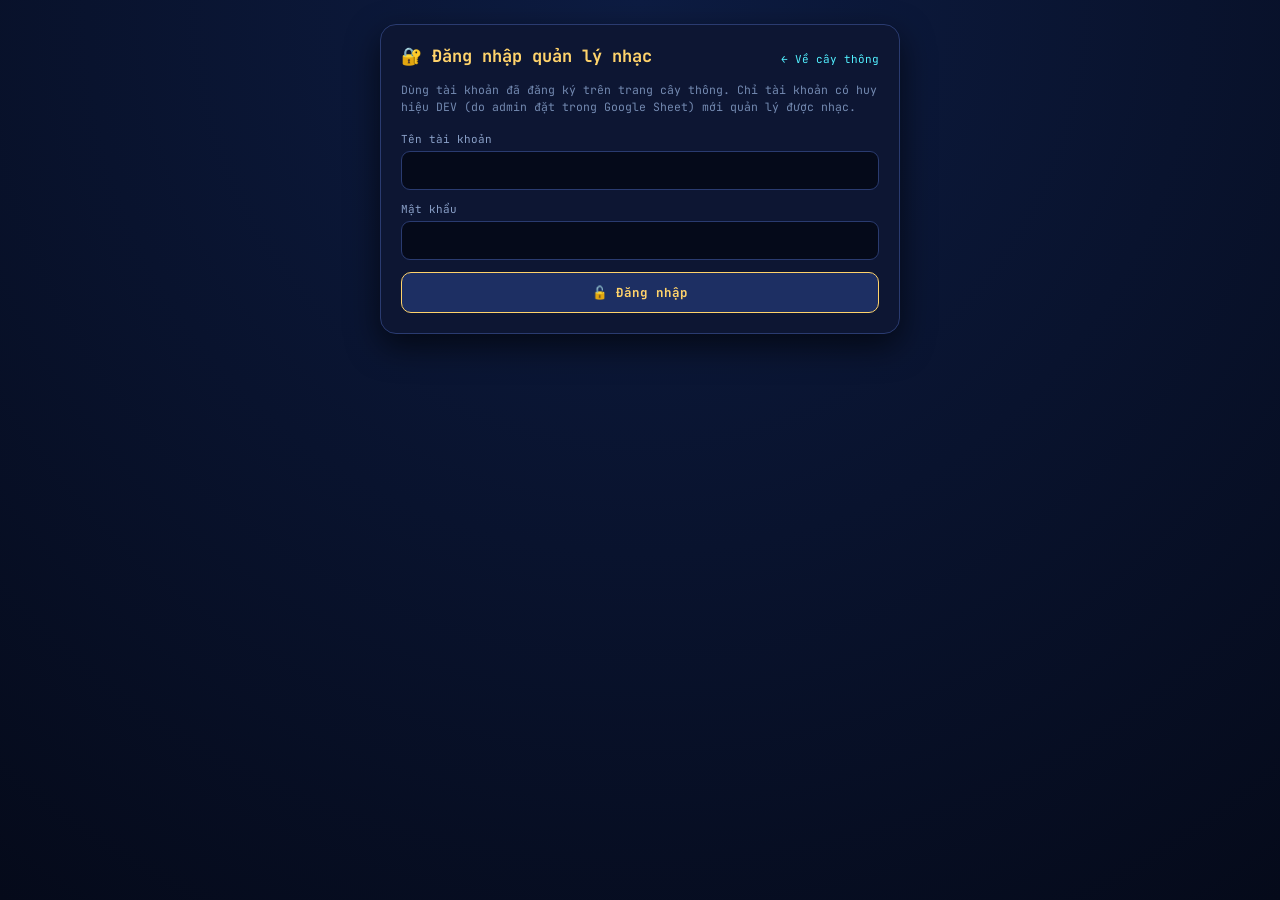
==== commit f686344b: "Add files via upload" ====
--- a/add-song.html
+++ b/add-song.html
@@ -52,7 +52,6 @@
       outline: none;
     }
     input:focus { border-color: var(--gold); }
-    .row { display: grid; grid-template-columns: 1fr 1fr; gap: 10px; }
     button {
       font: inherit;
       font-size: 12.5px;
@@ -95,10 +94,7 @@
     .song-meta { font-size: 10px; color: var(--dim); margin-top: 2px; }
     .head-flex { display: flex; justify-content: space-between; align-items: center; margin-bottom: 8px; gap: 8px; }
     a.link { color: var(--cyan); font-size: 11px; text-decoration: none; }
-    details { margin-top: 4px; }
-    summary { cursor: pointer; font-size: 12px; color: var(--gold); font-weight: 700; margin-bottom: 10px; }
-    .note { font-size: 10.5px; color: var(--dim); line-height: 1.5; margin: 0 0 12px; }
-    .who { font-size: 11.5px; color: var(--green); }
+    .who { font-size: 11.5px; color: var(--green); margin: 0; }
     .user-badge {
       background: rgba(255, 211, 107, 0.18);
       border: 1px solid #ffd36baa;
@@ -114,13 +110,13 @@
 <body>
   <div class="wrap">
 
-    <!-- ĐĂNG NHẬP BẰNG TÀI KHOẢN CỦA index.html -->
+    <!-- ĐĂNG NHẬP BẰNG TÀI KHOẢN CỦA CÂY THÔNG -->
     <div class="card" id="login-card">
       <div class="head-flex">
         <h1>🔐 Đăng nhập quản lý nhạc</h1>
         <a class="link" href="./index.html">← Về cây thông</a>
       </div>
-      <p class="sub">Dùng tài khoản đã đăng ký trên trang cây thông. Chỉ tài khoản quản trị (huy hiệu DEV) mới vào được. Mật khẩu của tài khoản cũng là chìa khóa giải mã token GitHub đã lưu trong repo.</p>
+      <p class="sub">Dùng tài khoản đã đăng ký trên trang cây thông. Chỉ tài khoản có huy hiệu DEV (do admin đặt trong Google Sheet) mới quản lý được nhạc.</p>
       <form id="login-form">
         <div class="field">
           <label for="lg-user">Tên tài khoản</label>
@@ -138,40 +134,11 @@
     <!-- KHU QUẢN LÝ (chỉ hiện sau khi đăng nhập) -->
     <div id="app" class="hidden" style="display:contents">
 
-      <div class="card" id="cfg-card">
-        <div class="head-flex">
-          <h1>⚙️ Kết nối GitHub</h1>
+      <div class="card" id="who-card">
+        <div class="head-flex" style="margin:0">
+          <p class="who" id="who"></p>
           <a class="link" href="#" id="btn-logout">Đăng xuất</a>
         </div>
-        <p class="who" id="who"></p>
-        <p class="sub" id="cfg-sub"></p>
-
-        <details id="setup-box">
-          <summary>🔑 Cập nhật token GitHub (lưu mã hóa vào repo)</summary>
-          <p class="note">Token được mã hóa bằng chính mật khẩu tài khoản bạn vừa đăng nhập (AES-256, PBKDF2) rồi lưu thành <b>config.enc.json</b> trong repo. Nếu sau này bạn đổi mật khẩu tài khoản, hãy vào đây dán lại token để mã hóa lại bằng mật khẩu mới.</p>
-          <div class="row">
-            <div class="field">
-              <label>GitHub Username</label>
-              <input id="gh-owner" placeholder="vd: truongthanhthong">
-            </div>
-            <div class="field">
-              <label>Tên Repository</label>
-              <input id="gh-repo" placeholder="vd: christmas-gift">
-            </div>
-          </div>
-          <div class="row">
-            <div class="field">
-              <label>Nhánh (Branch)</label>
-              <input id="gh-branch" value="main" placeholder="main">
-            </div>
-            <div class="field">
-              <label>Personal Access Token (PAT)</label>
-              <input id="gh-token" type="password" autocomplete="off" placeholder="github_pat_...">
-            </div>
-          </div>
-          <button type="button" class="btn-full" id="btn-encrypt">🔐 Mã hóa & lưu token vào repo</button>
-          <div id="enc-status" class="status"></div>
-        </details>
       </div>
 
       <div class="card">
@@ -181,7 +148,7 @@
         <form id="add-form">
           <div class="field">
             <label>Tên bài hát hiển thị trên nút bấm</label>
-            <input id="song-name" required placeholder="vd: Last Christmas (Lofi)">
+            <input id="song-name" required maxlength="60" placeholder="vd: Last Christmas (Lofi)">
           </div>
           <div class="field">
             <label>Link YouTube hoặc Mã Video ID (có thể nhập nhiều link cách nhau dấu phẩy để dự phòng)</label>
@@ -209,22 +176,28 @@
     // Cùng máy chủ tài khoản với index.html
     const SHEET_API_URL = "https://script.google.com/macros/s/AKfycbxrsc-RtFFOPjfbTAjcTsxFcmlUMXPCkRslxr_ZotyQ0XaXHj0TecatX7oRseX22Zs24A/exec";
 
-    // Ai được vào trang quản lý:
-    // - Để trống []  => mọi tài khoản có huy hiệu chứa chữ "DEV".
-    // - Điền tên tài khoản, vd ['riss'] => chỉ các tài khoản đó.
-    const ALLOWED_USERNAMES = [];
-
-    const ENC_FILE = 'config.enc.json';
-    const PBKDF2_ITER = 600000;
-
-    // Phiên đăng nhập chỉ nằm trong bộ nhớ, tải lại trang là mất
-    let session = null; // { user, password }
-    let encConfig = null;
-
-    function isAdmin(user) {
-      if (!user) return false;
-      if (ALLOWED_USERNAMES.length) return ALLOWED_USERNAMES.includes(String(user.username || '').toLowerCase());
-      return /dev/i.test(String(user.badge || ''));
+    // Dùng chung khóa phiên đăng nhập với index.html (đã đăng nhập cây thông thì vào thẳng đây)
+    const SESSION_KEY = 'cgor_auth_user';
+
+    let session = null; // { username, displayName, badge, token }
+
+    const ERRORS = {
+      WRONG_PASSWORD: 'Mật khẩu không chính xác.',
+      USER_NOT_FOUND: 'Không tìm thấy tên tài khoản này.',
+      UNAUTHORIZED: 'Phiên đăng nhập đã hết hạn, hãy đăng nhập lại.',
+      FORBIDDEN: 'Tài khoản này chưa có huy hiệu DEV nên không quản lý được nhạc.',
+      GITHUB_NOT_CONFIGURED: 'Apps Script chưa cấu hình GitHub (kiểm tra Script properties).',
+      INVALID_SONG: 'Tên bài hoặc link YouTube không hợp lệ.',
+      SONG_NOT_FOUND: 'Không tìm thấy bài hát này (có thể đã bị xóa).',
+      SONGS_NOT_FOUND: 'Không tìm thấy mảng SONGS trong index.html.',
+      NETWORK: 'Lỗi kết nối máy chủ, vui lòng thử lại.'
+    };
+
+    function errText(code) {
+      const c = String(code || 'NETWORK');
+      if (ERRORS[c]) return ERRORS[c];
+      if (c.indexOf('GITHUB_ERROR') === 0) return 'GitHub báo lỗi: ' + c.replace('GITHUB_ERROR:', '').trim();
+      return c;
     }
 
     function showStatus(msg, isOk, id) {
@@ -237,83 +210,64 @@
       return String(s).replace(/[&<>"']/g, m => ({ '&': '&amp;', '<': '&lt;', '>': '&gt;', '"': '&quot;', "'": '&#39;' }[m]));
     }
 
-    // Tự nhận diện owner/repo khi chạy trên *.github.io/ten-repo/
-    (function autoDetectRepo() {
-      const host = location.hostname;
-      const parts = location.pathname.split('/').filter(Boolean);
-      if (host.endsWith('.github.io')) {
-        $('gh-owner').value = host.replace('.github.io', '');
-        if (parts.length > 0) $('gh-repo').value = parts[0];
-      }
-      try {
-        const u = localStorage.getItem('cgor_admin_user');
-        if (u) $('lg-user').value = u;
+    function readSharedSession() {
+      try {
+        const u = JSON.parse(localStorage.getItem(SESSION_KEY) || 'null');
+        if (u && u.token && u.username) return u;
       } catch (e) {}
-    })();
-
-    function getCfg() {
-      return {
-        owner: $('gh-owner').value.trim(),
-        repo: $('gh-repo').value.trim(),
-        branch: $('gh-branch').value.trim() || 'main',
-        token: $('gh-token').value.trim()
-      };
-    }
-
-    // ---------- Base64 / mã hóa ----------
-    function b64DecodeUnicode(str) {
-      const bytes = Uint8Array.from(atob(str.replace(/\n/g, '')), c => c.charCodeAt(0));
-      return new TextDecoder().decode(bytes);
-    }
-    function bytesToB64(bytes) {
-      let bin = '';
-      for (let i = 0; i < bytes.length; i++) bin += String.fromCharCode(bytes[i]);
-      return btoa(bin);
-    }
-    function b64ToBytes(b64) { return Uint8Array.from(atob(b64), c => c.charCodeAt(0)); }
-    function b64EncodeUnicode(str) { return bytesToB64(new TextEncoder().encode(str)); }
-
-    async function deriveKey(password, salt, iterations) {
-      const base = await crypto.subtle.importKey('raw', new TextEncoder().encode(password), 'PBKDF2', false, ['deriveKey']);
-      return crypto.subtle.deriveKey(
-        { name: 'PBKDF2', salt, iterations, hash: 'SHA-256' },
-        base,
-        { name: 'AES-GCM', length: 256 },
-        false,
-        ['encrypt', 'decrypt']
-      );
-    }
-
-    async function encryptToken(token, password) {
-      const salt = crypto.getRandomValues(new Uint8Array(16));
-      const iv = crypto.getRandomValues(new Uint8Array(12));
-      const key = await deriveKey(password, salt, PBKDF2_ITER);
-      const ct = await crypto.subtle.encrypt({ name: 'AES-GCM', iv }, key, new TextEncoder().encode(token));
-      return { iterations: PBKDF2_ITER, salt: bytesToB64(salt), iv: bytesToB64(iv), data: bytesToB64(new Uint8Array(ct)) };
-    }
-
-    async function decryptToken(enc, password) {
-      const key = await deriveKey(password, b64ToBytes(enc.salt), enc.iterations || PBKDF2_ITER);
-      const pt = await crypto.subtle.decrypt({ name: 'AES-GCM', iv: b64ToBytes(enc.iv) }, key, b64ToBytes(enc.data));
-      return new TextDecoder().decode(pt);
-    }
-
-    async function loadEncConfig() {
-      try {
-        const res = await fetch('./' + ENC_FILE + '?t=' + Date.now(), { cache: 'no-store' });
-        if (!res.ok) return null;
-        const j = await res.json();
-        return (j && j.data && j.salt && j.iv) ? j : null;
-      } catch (e) { return null; }
+      return null;
+    }
+
+    function saveSession(u) {
+      session = u;
+      try {
+        if (u) localStorage.setItem(SESSION_KEY, JSON.stringify(u));
+        else localStorage.removeItem(SESSION_KEY);
+      } catch (e) {}
+    }
+
+    // Gọi Apps Script (token đăng nhập gửi kèm, token GitHub nằm phía máy chủ)
+    async function api(action, extra) {
+      let data;
+      try {
+        const res = await fetch(SHEET_API_URL, {
+          method: 'POST',
+          headers: { 'Content-Type': 'text/plain' },
+          body: JSON.stringify(Object.assign({ action: action, token: session ? session.token : '' }, extra || {}))
+        });
+        data = await res.json();
+      } catch (e) {
+        const err = new Error(errText('NETWORK'));
+        err.code = 'NETWORK';
+        throw err;
+      }
+      if (!data || !data.ok) {
+        const code = (data && data.error) || 'NETWORK';
+        const err = new Error(errText(code));
+        err.code = code;
+        throw err;
+      }
+      return data;
+    }
+
+    function backToLogin(msg) {
+      saveSession(null);
+      $('song-list').innerHTML = '';
+      $('app').classList.add('hidden');
+      $('login-card').classList.remove('hidden');
+      if (msg) showStatus('❌ ' + msg, false, 'login-status');
+      else $('login-status').className = 'status';
+    }
+
+    function handleApiError(err) {
+      if (err.code === 'UNAUTHORIZED' || err.code === 'FORBIDDEN') {
+        backToLogin(err.message);
+        return true;
+      }
+      return false;
     }
 
     // ---------- Đăng nhập ----------
-    const LOGIN_ERRORS = {
-      WRONG_PASSWORD: 'Mật khẩu không chính xác.',
-      USER_NOT_FOUND: 'Không tìm thấy tên tài khoản này.',
-      NETWORK: 'Lỗi kết nối máy chủ, vui lòng thử lại.'
-    };
-
     $('login-form').addEventListener('submit', async e => {
       e.preventDefault();
       const username = $('lg-user').value.trim().toLowerCase();
@@ -327,27 +281,19 @@
         const res = await fetch(SHEET_API_URL, {
           method: 'POST',
           headers: { 'Content-Type': 'text/plain' },
-          body: JSON.stringify({ action: 'login', username, password, ip: '' })
+          body: JSON.stringify({ action: 'login', username: username, password: password, ip: '' })
         });
         const data = await res.json();
         if (!(data && data.ok && data.user)) {
-          const code = (data && data.error) || 'NETWORK';
-          showStatus('❌ ' + (LOGIN_ERRORS[code] || code), false, 'login-status');
-          btn.disabled = false;
-          return;
+          showStatus('❌ ' + errText(data && data.error), false, 'login-status');
+        } else {
+          saveSession(data.user);
+          $('lg-pass').value = '';
+          $('login-status').className = 'status';
+          await enterApp();
         }
-        if (!isAdmin(data.user)) {
-          showStatus('❌ Tài khoản này không có quyền quản lý nhạc.', false, 'login-status');
-          btn.disabled = false;
-          return;
-        }
-        session = { user: data.user, password };
-        try { localStorage.setItem('cgor_admin_user', username); } catch (e2) {}
-        $('lg-pass').value = '';
-        $('login-status').className = 'status';
-        await enterApp();
       } catch (err) {
-        showStatus('❌ ' + LOGIN_ERRORS.NETWORK, false, 'login-status');
+        showStatus('❌ ' + errText('NETWORK'), false, 'login-status');
       }
       btn.disabled = false;
     });
@@ -355,43 +301,17 @@
     async function enterApp() {
       $('login-card').classList.add('hidden');
       $('app').classList.remove('hidden');
-      const badge = session.user.badge ? '<span class="user-badge">' + escapeHTML(session.user.badge) + '</span>' : '';
-      $('who').innerHTML = 'Đã đăng nhập: <b>' + escapeHTML(session.user.displayName || session.user.username) + '</b> (@' + escapeHTML(session.user.username) + ')' + badge;
-
-      encConfig = await loadEncConfig();
-      if (encConfig) {
-        if (encConfig.owner) $('gh-owner').value = encConfig.owner;
-        if (encConfig.repo) $('gh-repo').value = encConfig.repo;
-        if (encConfig.branch) $('gh-branch').value = encConfig.branch;
-        try {
-          $('gh-token').value = await decryptToken(encConfig, session.password);
-          $('cfg-sub').textContent = '✅ Đã giải mã token bằng mật khẩu tài khoản. Token chỉ nằm trong bộ nhớ trang này.';
-          $('setup-box').open = false;
-          renderSongList();
-          return;
-        } catch (err) {
-          $('cfg-sub').textContent = '⚠️ Không giải mã được token đã lưu (có thể bạn đã đổi mật khẩu tài khoản). Hãy dán lại token bên dưới để mã hóa lại.';
-        }
-      } else {
-        $('cfg-sub').textContent = 'Chưa có token lưu trong repo. Dán token GitHub bên dưới để mã hóa và lưu lần đầu.';
-      }
-      $('setup-box').open = true;
-      $('song-list').innerHTML = '<div style="font-size:11.5px;color:var(--dim)">Cần có token để xem danh sách bài hát.</div>';
+      const badge = session.badge ? '<span class="user-badge">' + escapeHTML(session.badge) + '</span>' : '';
+      $('who').innerHTML = 'Đã đăng nhập: <b>' + escapeHTML(session.displayName || session.username) + '</b> (@' + escapeHTML(session.username) + ')' + badge;
+      await renderSongList();
     }
 
     $('btn-logout').addEventListener('click', e => {
       e.preventDefault();
-      session = null;
-      encConfig = null;
-      $('gh-token').value = '';
-      $('song-list').innerHTML = '';
-      $('app').classList.add('hidden');
-      $('login-card').classList.remove('hidden');
-      $('login-status').className = 'status';
-      $('lg-pass').focus();
+      backToLogin('');
     });
 
-    // ---------- Gọi GitHub API ----------
+    // ---------- Danh sách / thêm / xóa bài hát ----------
     function extractYtIds(raw) {
       const parts = raw.split(',').map(s => s.trim()).filter(Boolean);
       const ids = [];
@@ -403,125 +323,28 @@
       return [...new Set(ids)];
     }
 
-    async function fetchIndexFile() {
-      const cfg = getCfg();
-      if (!session) throw new Error('Bạn chưa đăng nhập.');
-      if (!cfg.owner || !cfg.repo || !cfg.token) {
-        throw new Error('Vui lòng điền đầy đủ Username, Tên Repository và Token!');
-      }
-      const url = `https://api.github.com/repos/${cfg.owner}/${cfg.repo}/contents/index.html?ref=${encodeURIComponent(cfg.branch)}`;
-      const res = await fetch(url, {
-        headers: { 'Authorization': 'Bearer ' + cfg.token, 'Accept': 'application/vnd.github+json' }
-      });
-      if (!res.ok) {
-        const err = await res.json().catch(() => ({}));
-        throw new Error('Không đọc được index.html: ' + (err.message || res.status));
-      }
-      const data = await res.json();
-      return { sha: data.sha, content: b64DecodeUnicode(data.content) };
-    }
-
-    async function commitFile(path, newContent, sha, commitMsg) {
-      const cfg = getCfg();
-      const url = `https://api.github.com/repos/${cfg.owner}/${cfg.repo}/contents/${path}`;
-      const body = { message: commitMsg, content: b64EncodeUnicode(newContent), branch: cfg.branch };
-      if (sha) body.sha = sha;
-      const res = await fetch(url, {
-        method: 'PUT',
-        headers: {
-          'Authorization': 'Bearer ' + cfg.token,
-          'Accept': 'application/vnd.github+json',
-          'Content-Type': 'application/json'
-        },
-        body: JSON.stringify(body)
-      });
-      if (!res.ok) {
-        const err = await res.json().catch(() => ({}));
-        throw new Error('Lỗi khi Commit: ' + (err.message || res.status));
-      }
-      return await res.json();
-    }
-
-    const commitIndexFile = (content, sha, msg) => commitFile('index.html', content, sha, msg);
-
-    async function getFileSha(path) {
-      const cfg = getCfg();
-      const url = `https://api.github.com/repos/${cfg.owner}/${cfg.repo}/contents/${path}?ref=${encodeURIComponent(cfg.branch)}`;
-      const res = await fetch(url, {
-        headers: { 'Authorization': 'Bearer ' + cfg.token, 'Accept': 'application/vnd.github+json' }
-      });
-      if (res.status === 404) return null;
-      if (!res.ok) {
-        const err = await res.json().catch(() => ({}));
-        throw new Error('Không kiểm tra được ' + path + ': ' + (err.message || res.status));
-      }
-      return (await res.json()).sha;
-    }
-
-    // ---------- Mã hóa & lưu token vào repo (dùng mật khẩu tài khoản) ----------
-    $('btn-encrypt').addEventListener('click', async () => {
-      if (!session) return;
-      const btn = $('btn-encrypt');
-      btn.disabled = true;
-      showStatus('⏳ Đang kiểm tra token, mã hóa và lưu vào repo...', true, 'enc-status');
-      try {
-        await fetchIndexFile(); // chắc chắn token chạy được trước khi mã hóa
-        const cfg = getCfg();
-        const enc = await encryptToken(cfg.token, session.password);
-        const payload = { v: 2, owner: cfg.owner, repo: cfg.repo, branch: cfg.branch, ...enc };
-        const sha = await getFileSha(ENC_FILE);
-        await commitFile(ENC_FILE, JSON.stringify(payload, null, 2) + '\n', sha, 'Update encrypted config');
-        showStatus('✅ Đã lưu ' + ENC_FILE + '. Sau 1-2 phút, đăng nhập trên máy khác là dùng được.', true, 'enc-status');
-        $('cfg-sub').textContent = '✅ Token đang dùng trong bộ nhớ trang này.';
-        renderSongList();
-      } catch (err) {
-        showStatus('❌ ' + err.message, false, 'enc-status');
-      }
-      btn.disabled = false;
-    });
-
-    // ---------- Danh sách / thêm / xóa bài hát ----------
-    function parseSongsFromHtml(html) {
-      const m = html.match(/const\s+SONGS\s*=\s*\[([\s\S]*?)\n\s*\];/);
-      if (!m) return [];
-      const block = m[1];
-      const itemRegex = /\{\s*id:\s*'([^']+)'\s*,\s*name:\s*'([^']+)'\s*,\s*type:\s*'([^']+)'[\s\S]*?\}/g;
-      const list = [];
-      let match;
-      while ((match = itemRegex.exec(block)) !== null) {
-        const ytMatch = match[0].match(/ytIds:\s*\[([^\]]*)\]/);
-        list.push({
-          raw: match[0],
-          id: match[1],
-          name: match[2],
-          type: match[3],
-          ytIds: ytMatch ? ytMatch[1].replace(/['"\s]/g, '') : 'Web Audio'
-        });
-      }
-      return list;
-    }
-
     async function renderSongList() {
       const box = $('song-list');
-      try {
-        box.innerHTML = '<div style="font-size:11.5px;color:var(--dim)">Đang tải từ GitHub...</div>';
-        const { content } = await fetchIndexFile();
-        const songs = parseSongsFromHtml(content);
+      box.innerHTML = '<div style="font-size:11.5px;color:var(--dim)">Đang tải từ GitHub...</div>';
+      try {
+        const data = await api('songs_list');
+        const songs = data.songs || [];
         if (!songs.length) {
-          box.innerHTML = '<div style="font-size:11.5px;color:var(--red)">Không tìm thấy mảng SONGS trong index.html</div>';
+          box.innerHTML = '<div style="font-size:11.5px;color:var(--red)">Không tìm thấy bài hát nào trong index.html</div>';
           return;
         }
         box.innerHTML = songs.map((s, idx) => `
           <div class="song-item">
             <div>
-              <div><b>${idx + 1}. ${s.name}</b></div>
-              <div class="song-meta">${s.type === 'youtube' ? 'YouTube ID: ' + s.ytIds : 'Nhạc hộp nhạc tích hợp'}</div>
+              <div><b>${idx + 1}. ${escapeHTML(s.name)}</b></div>
+              <div class="song-meta">${s.type === 'youtube' ? 'YouTube ID: ' + escapeHTML((s.ytIds || []).join(', ')) : 'Nhạc hộp nhạc tích hợp'}</div>
             </div>
-            ${s.type === 'youtube' ? `<button type="button" class="btn-del" data-id="${s.id}" data-name="${s.name}">Xóa</button>` : ''}
+            ${s.type === 'youtube' ? `<button type="button" class="btn-del" data-id="${escapeHTML(s.id)}" data-name="${escapeHTML(s.name)}">Xóa</button>` : ''}
           </div>
         `).join('');
-      } catch (e) {
-        box.innerHTML = `<div style="font-size:11.5px;color:var(--red)">${e.message}</div>`;
+      } catch (err) {
+        if (handleApiError(err)) return;
+        box.innerHTML = `<div style="font-size:11.5px;color:var(--red)">${escapeHTML(err.message)}</div>`;
       }
     }
 
@@ -529,7 +352,7 @@
 
     $('add-form').addEventListener('submit', async e => {
       e.preventDefault();
-      const name = $('song-name').value.trim().replace(/'/g, "\\'");
+      const name = $('song-name').value.trim();
       const ids = extractYtIds($('song-url').value);
       if (!ids.length) {
         showStatus('Link hoặc mã YouTube không hợp lệ! Hãy kiểm tra lại.', false);
@@ -538,28 +361,15 @@
 
       const btn = $('btn-add');
       btn.disabled = true;
-      showStatus('⏳ Đang đọc index.html và đẩy lên GitHub...', true);
-
-      try {
-        const { sha, content } = await fetchIndexFile();
-        const songsBlockRegex = /(const\s+SONGS\s*=\s*\[[\s\S]*?)(\n\s*\];)/;
-        if (!songsBlockRegex.test(content)) {
-          throw new Error('Không tìm thấy mảng SONGS trong index.html');
-        }
-
-        const slug = 'yt_' + Date.now().toString(36);
-        const idsStr = ids.map(i => `'${i}'`).join(', ');
-        const newEntry = `,\n        {\n          id: '${slug}',\n          name: '${name}',\n          type: 'youtube',\n          ytIds: [${idsStr}]\n        }`;
-
-        const updatedHtml = content.replace(songsBlockRegex, `$1${newEntry}$2`);
-        await commitIndexFile(updatedHtml, sha, `Add song: ${$('song-name').value.trim()}`);
-
+      showStatus('⏳ Đang cập nhật index.html trên GitHub...', true);
+      try {
+        await api('songs_add', { name: name, ytIds: ids });
         $('song-name').value = '';
         $('song-url').value = '';
         showStatus(`✅ Đã thêm "${name}" thành công! GitHub Pages sẽ cập nhật sau khoảng 1-2 phút.`, true);
         renderSongList();
       } catch (err) {
-        showStatus('❌ ' + err.message, false);
+        if (!handleApiError(err)) showStatus('❌ ' + err.message, false);
       }
       btn.disabled = false;
     });
@@ -567,26 +377,31 @@
     $('song-list').addEventListener('click', async e => {
       const btn = e.target.closest('.btn-del');
       if (!btn) return;
-      const targetId = btn.getAttribute('data-id');
-      const targetName = btn.getAttribute('data-name');
-      if (!confirm(`Xóa bài "${targetName}" khỏi trang web?`)) return;
+      const id = btn.getAttribute('data-id');
+      const name = btn.getAttribute('data-name');
+      if (!confirm(`Xóa bài "${name}" khỏi trang web?`)) return;
 
       btn.disabled = true;
       try {
-        const { sha, content } = await fetchIndexFile();
-        const entryRegex = new RegExp(`\\s*,?\\s*\\{\\s*id:\\s*'${targetId}'[\\s\\S]*?\\}\\s*,?`);
-        const updatedHtml = content
-          .replace(entryRegex, m => (m.trim().startsWith(',') && m.trim().endsWith(',') ? ',' : ''))
-          .replace(/,\s*\n\s*\];/, '\n      ];');
-
-        await commitIndexFile(updatedHtml, sha, `Remove song: ${targetName}`);
-        showStatus(`🗑️ Đã xóa bài "${targetName}".`, true);
+        await api('songs_remove', { id: id });
+        showStatus(`🗑️ Đã xóa bài "${name}".`, true);
         renderSongList();
       } catch (err) {
-        showStatus('❌ ' + err.message, false);
-        btn.disabled = false;
+        if (!handleApiError(err)) {
+          showStatus('❌ ' + err.message, false);
+          btn.disabled = false;
+        }
       }
     });
+
+    // Đã đăng nhập sẵn ở cây thông thì vào thẳng
+    (function init() {
+      const shared = readSharedSession();
+      if (shared) {
+        session = shared;
+        enterApp();
+      }
+    })();
   </script>
 </body>
 </html>
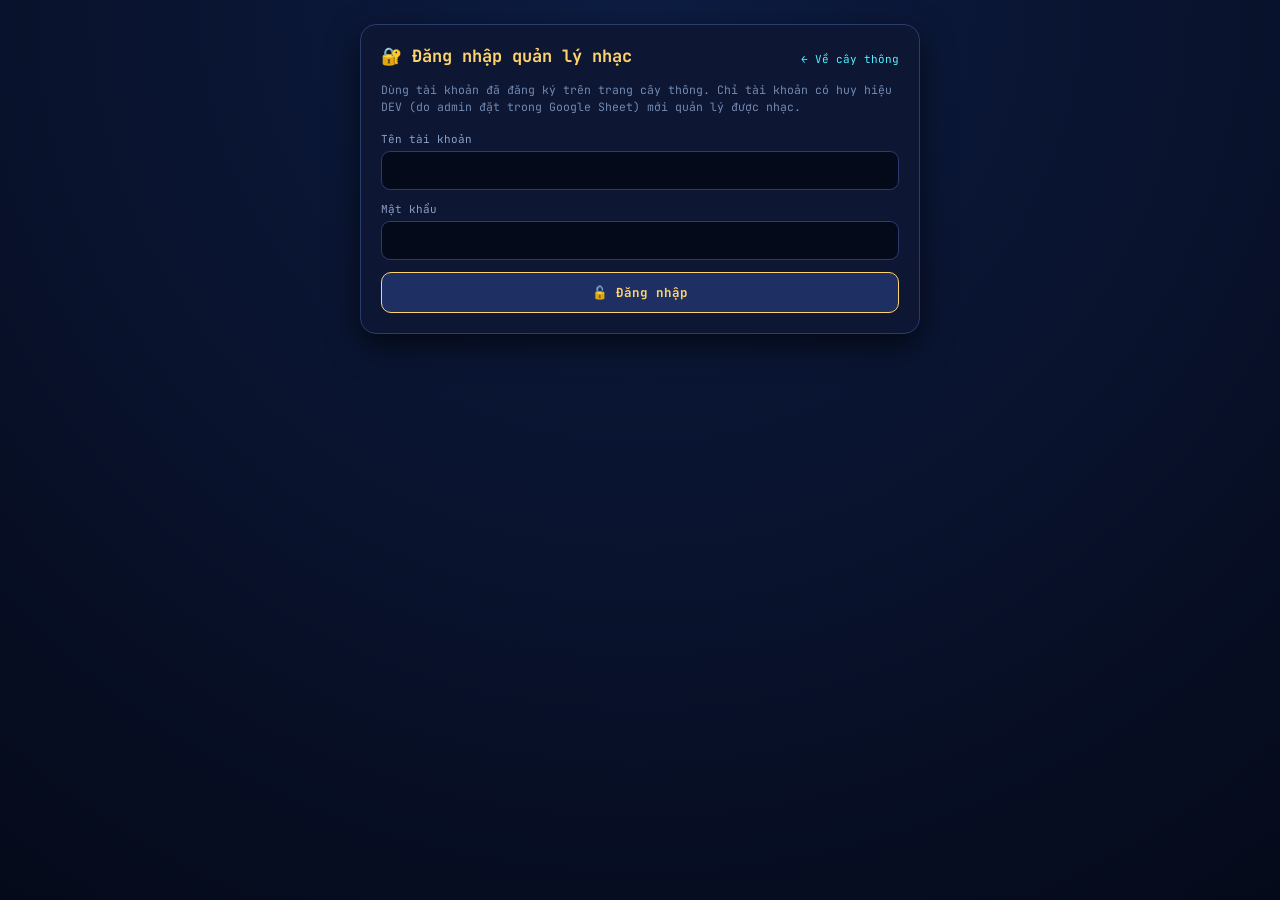
==== commit 5c335bd9: "Gop lich su: trang thai hien tai cua du an" ====
--- a/add-song.html
+++ b/add-song.html
@@ -27,7 +27,7 @@
       justify-content: center;
       padding: 24px 14px;
     }
-    .wrap { width: 100%; max-width: 520px; display: flex; flex-direction: column; gap: 16px; }
+    .wrap { width: 100%; max-width: 560px; display: flex; flex-direction: column; gap: 16px; }
     .card {
       background: var(--card);
       border: 1px solid #2a3b70;
@@ -52,6 +52,28 @@
       outline: none;
     }
     input:focus { border-color: var(--gold); }
+    input[type="file"] {
+      width: 100%;
+      background: #050a1a;
+      border: 1px dashed #2a3b70;
+      border-radius: 9px;
+      padding: 9px 10px;
+      color: var(--fg);
+      font: inherit;
+      font-size: 12px;
+    }
+    input[type="file"]::file-selector-button {
+      font: inherit;
+      font-size: 11.5px;
+      font-weight: 700;
+      margin-right: 10px;
+      padding: 6px 10px;
+      border-radius: 8px;
+      border: 1px solid var(--cyan);
+      background: #101b3a;
+      color: var(--cyan);
+      cursor: pointer;
+    }
     button {
       font: inherit;
       font-size: 12.5px;
@@ -68,6 +90,10 @@
     button:disabled { opacity: 0.5; cursor: wait; }
     .btn-full { width: 100%; }
     .btn-sm { padding: 5px 10px; font-size: 11px; border-color: var(--cyan); color: var(--cyan); background: #101b3a; }
+    .btn-save-order { padding: 5px 10px; font-size: 11px; border-color: var(--green); color: var(--green); background: rgba(78, 245, 123, 0.12); }
+    .btn-save-order:hover { background: rgba(78, 245, 123, 0.22); }
+    .btn-replace { padding: 4px 8px; font-size: 10.5px; border-color: var(--cyan); color: var(--cyan); background: rgba(82, 240, 255, 0.1); }
+    .btn-replace:hover { background: rgba(82, 240, 255, 0.2); }
     .btn-del { padding: 4px 8px; font-size: 10.5px; border-color: var(--red); color: var(--red); background: rgba(255, 59, 92, 0.12); }
     .status {
       margin-top: 12px;
@@ -88,11 +114,53 @@
       display: flex;
       justify-content: space-between;
       align-items: center;
-      gap: 8px;
+      gap: 10px;
       font-size: 12px;
     }
-    .song-meta { font-size: 10px; color: var(--dim); margin-top: 2px; }
-    .head-flex { display: flex; justify-content: space-between; align-items: center; margin-bottom: 8px; gap: 8px; }
+    .song-left {
+      display: flex;
+      align-items: center;
+      gap: 10px;
+      min-width: 0;
+      flex: 1;
+    }
+    .song-info { min-width: 0; flex: 1; }
+    .song-title {
+      white-space: nowrap;
+      overflow: hidden;
+      text-overflow: ellipsis;
+    }
+    .fixed-stt {
+      width: 50px;
+      flex-shrink: 0;
+      text-align: center;
+      font-size: 11px;
+      color: var(--dim);
+    }
+    .stt-input {
+      width: 50px;
+      flex-shrink: 0;
+      background: #050a1a;
+      border: 1px solid #2a3b70;
+      border-radius: 7px;
+      padding: 5px 4px;
+      color: var(--gold);
+      font: inherit;
+      font-size: 12px;
+      font-weight: 700;
+      text-align: center;
+      outline: none;
+    }
+    .stt-input:focus { border-color: var(--green); }
+    .song-actions {
+      display: flex;
+      align-items: center;
+      gap: 6px;
+      flex-shrink: 0;
+    }
+    .song-meta { font-size: 10px; color: var(--dim); margin-top: 2px; word-break: break-all; }
+    .head-flex { display: flex; justify-content: space-between; align-items: center; margin-bottom: 8px; gap: 8px; flex-wrap: wrap; }
+    .head-tools { display: flex; align-items: center; gap: 6px; }
     a.link { color: var(--cyan); font-size: 11px; text-decoration: none; }
     .who { font-size: 11.5px; color: var(--green); margin: 0; }
     .user-badge {
@@ -142,8 +210,8 @@
       </div>
 
       <div class="card">
-        <h1>🎵 Thêm bài nhạc YouTube mới</h1>
-        <p class="sub">Dán link YouTube đầy đủ hoặc mã ID 11 ký tự, tool sẽ tự trích xuất mã và cập nhật thẳng vào <b>index.html</b>.</p>
+        <h1>🎵 Thêm bài nhạc mp3 mới</h1>
+        <p class="sub">Chọn file mp3 từ máy, tool sẽ tải file lên thư mục <b>music/</b> trong repo rồi cập nhật thẳng vào <b>index.html</b>. Chỉ dùng nhạc bạn có quyền sử dụng.</p>
 
         <form id="add-form">
           <div class="field">
@@ -151,10 +219,10 @@
             <input id="song-name" required maxlength="60" placeholder="vd: Last Christmas (Lofi)">
           </div>
           <div class="field">
-            <label>Link YouTube hoặc Mã Video ID (có thể nhập nhiều link cách nhau dấu phẩy để dự phòng)</label>
-            <input id="song-url" required placeholder="vd: https://youtu.be/OKK90zbS40w hoặc OKK90zbS40w">
+            <label for="song-file">File mp3 từ máy (tối đa 20MB)</label>
+            <input id="song-file" type="file" accept=".mp3,audio/mpeg" required>
           </div>
-          <button type="submit" class="btn-full" id="btn-add">🚀 Thêm vào index.html & Commit</button>
+          <button type="submit" class="btn-full" id="btn-add">🚀 Tải lên & Thêm vào index.html</button>
         </form>
 
         <div id="status" class="status"></div>
@@ -163,8 +231,14 @@
       <div class="card">
         <div class="head-flex">
           <h1 style="margin:0">📜 Danh sách nhạc hiện tại</h1>
-          <button type="button" class="btn-sm" id="btn-reload">🔄 Tải lại</button>
+          <div class="head-tools">
+            <button type="button" class="btn-save-order" id="btn-save-order">💾 Lưu thứ tự</button>
+            <button type="button" class="btn-sm" id="btn-reload">🔄 Tải lại</button>
+          </div>
         </div>
+        <p class="sub" style="margin-bottom:8px">3 bài đầu cố định. Nhập số STT mới vào các bài phía dưới rồi bấm <b>💾 Lưu thứ tự</b> để cập nhật lên <b>index.html</b>. Bấm <b>Thay file</b> để đổi file .mp3 mới cho bài đó.</p>
+        <input type="file" id="replace-file-input" accept=".mp3,audio/mpeg" class="hidden">
+        <div id="list-status" class="status"></div>
         <div id="song-list" class="song-list"></div>
       </div>
     </div>
@@ -180,6 +254,7 @@
     const SESSION_KEY = 'cgor_auth_user';
 
     let session = null; // { username, displayName, badge, token }
+    let replacingSong = null; // { id, name, btn }
 
     const ERRORS = {
       WRONG_PASSWORD: 'Mật khẩu không chính xác.',
@@ -187,7 +262,9 @@
       UNAUTHORIZED: 'Phiên đăng nhập đã hết hạn, hãy đăng nhập lại.',
       FORBIDDEN: 'Tài khoản này chưa có huy hiệu DEV nên không quản lý được nhạc.',
       GITHUB_NOT_CONFIGURED: 'Apps Script chưa cấu hình GitHub (kiểm tra Script properties).',
-      INVALID_SONG: 'Tên bài hoặc link YouTube không hợp lệ.',
+      INVALID_SONG: 'Tên bài hoặc file mp3 không hợp lệ.',
+      INVALID_MP3: 'File không phải mp3 hợp lệ.',
+      FILE_TOO_LARGE: 'File mp3 quá lớn (tối đa 20 MB).',
       SONG_NOT_FOUND: 'Không tìm thấy bài hát này (có thể đã bị xóa).',
       SONGS_NOT_FOUND: 'Không tìm thấy mảng SONGS trong index.html.',
       NETWORK: 'Lỗi kết nối máy chủ, vui lòng thử lại.'
@@ -311,16 +388,52 @@
       backToLogin('');
     });
 
-    // ---------- Danh sách / thêm / xóa bài hát ----------
-    function extractYtIds(raw) {
-      const parts = raw.split(',').map(s => s.trim()).filter(Boolean);
-      const ids = [];
-      for (const p of parts) {
-        if (/^[a-zA-Z0-9_-]{11}$/.test(p)) { ids.push(p); continue; }
-        const m = p.match(/(?:v=|youtu\.be\/|embed\/|shorts\/)([a-zA-Z0-9_-]{11})/);
-        if (m && m[1]) ids.push(m[1]);
-      }
-      return [...new Set(ids)];
+    // ---------- Danh sách / thêm / sắp xếp / thay file / xóa bài hát ----------
+    const MAX_MP3_BYTES = 20 * 1024 * 1024;
+
+    function readFileAsBase64(file) {
+      return new Promise((resolve, reject) => {
+        const r = new FileReader();
+        r.onload = () => resolve(String(r.result).split(',')[1] || '');
+        r.onerror = () => reject(new Error('Không đọc được file.'));
+        r.readAsDataURL(file);
+      });
+    }
+
+    function renderSongsMarkup(songs) {
+      const box = $('song-list');
+      if (!songs || !songs.length) {
+        box.innerHTML = '<div style="font-size:11.5px;color:var(--red)">Không tìm thấy bài hát nào trong index.html</div>';
+        return;
+      }
+      box.innerHTML = songs.map((s, idx) => {
+        const isFixedTop3 = idx < 3;
+        const leftControl = isFixedTop3
+          ? `<span class="fixed-stt">#${idx + 1}</span>`
+          : `<input type="number" class="stt-input" min="4" max="${songs.length}" value="${idx + 1}" title="Nhập số thứ tự (từ 4)">`;
+
+        const rightActions = (!isFixedTop3 && s.type === 'audio')
+          ? `
+            <div class="song-actions">
+              <button type="button" class="btn-replace" data-id="${escapeHTML(s.id)}" data-name="${escapeHTML(s.name)}">Thay file</button>
+              <button type="button" class="btn-del" data-id="${escapeHTML(s.id)}" data-name="${escapeHTML(s.name)}">Xóa</button>
+            </div>
+          `
+          : '';
+
+        return `
+          <div class="song-item" data-id="${escapeHTML(s.id)}" data-fixed="${isFixedTop3 ? '1' : '0'}">
+            <div class="song-left">
+              ${leftControl}
+              <div class="song-info">
+                <div class="song-title"><b>${escapeHTML(s.name)}</b></div>
+                <div class="song-meta">${s.type === 'audio' ? 'File: ' + escapeHTML(s.src || '') : 'Nhạc hộp nhạc tích hợp'}</div>
+              </div>
+            </div>
+            ${rightActions}
+          </div>
+        `;
+      }).join('');
     }
 
     async function renderSongList() {
@@ -328,44 +441,130 @@
       box.innerHTML = '<div style="font-size:11.5px;color:var(--dim)">Đang tải từ GitHub...</div>';
       try {
         const data = await api('songs_list');
-        const songs = data.songs || [];
-        if (!songs.length) {
-          box.innerHTML = '<div style="font-size:11.5px;color:var(--red)">Không tìm thấy bài hát nào trong index.html</div>';
-          return;
-        }
-        box.innerHTML = songs.map((s, idx) => `
-          <div class="song-item">
-            <div>
-              <div><b>${idx + 1}. ${escapeHTML(s.name)}</b></div>
-              <div class="song-meta">${s.type === 'youtube' ? 'YouTube ID: ' + escapeHTML((s.ytIds || []).join(', ')) : 'Nhạc hộp nhạc tích hợp'}</div>
-            </div>
-            ${s.type === 'youtube' ? `<button type="button" class="btn-del" data-id="${escapeHTML(s.id)}" data-name="${escapeHTML(s.name)}">Xóa</button>` : ''}
-          </div>
-        `).join('');
+        renderSongsMarkup(data.songs || []);
       } catch (err) {
         if (handleApiError(err)) return;
         box.innerHTML = `<div style="font-size:11.5px;color:var(--red)">${escapeHTML(err.message)}</div>`;
       }
     }
 
-    $('btn-reload').addEventListener('click', renderSongList);
+    $('btn-reload').addEventListener('click', () => {
+      $('list-status').className = 'status';
+      renderSongList();
+    });
+
+    // Lưu thứ tự bài hát theo số STT nhập vào (chỉ áp dụng cho các bài từ thứ 4 trở đi)
+    $('btn-save-order').addEventListener('click', async () => {
+      const rows = Array.from(document.querySelectorAll('#song-list .song-item[data-fixed="0"]'));
+      if (!rows.length) return;
+
+      const items = rows.map((row, currentIndex) => {
+        const raw = parseInt(row.querySelector('.stt-input').value, 10);
+        const stt = Number.isNaN(raw) ? (currentIndex + 4) : raw;
+        return {
+          id: row.getAttribute('data-id'),
+          stt: stt,
+          currentIndex: currentIndex
+        };
+      });
+
+      items.sort((a, b) => (a.stt - b.stt) || (a.currentIndex - b.currentIndex));
+      const orderedIds = items.map(x => x.id);
+
+      const btn = $('btn-save-order');
+      btn.disabled = true;
+      showStatus('⏳ Đang cập nhật thứ tự lên index.html...', true, 'list-status');
+      try {
+        const data = await api('songs_reorder', { orderedIds: orderedIds });
+        if (data && Array.isArray(data.songs)) {
+          renderSongsMarkup(data.songs);
+        } else {
+          await renderSongList();
+        }
+        showStatus('✅ Đã cập nhật thứ tự bài hát lên index.html và làm mới danh sách!', true, 'list-status');
+      } catch (err) {
+        if (!handleApiError(err)) showStatus('❌ ' + err.message, false, 'list-status');
+      }
+      btn.disabled = false;
+    });
+
+    // Kiểm tra nhanh chữ ký file MP3 thực tế trên trình duyệt
+    async function isValidMp3File(file) {
+      const buf = await file.slice(0, 4).arrayBuffer();
+      const b = new Uint8Array(buf);
+      if (b.length < 4) return false;
+      if (b[0] === 0x49 && b[1] === 0x44 && b[2] === 0x33) return true; // ID3 tag
+      return b[0] === 0xff && (b[1] & 0xe0) === 0xe0; // MPEG frame sync
+    }
+
+    // Đẩy trực tiếp file MP3 từ trình duyệt lên GitHub (chịu tải tới 100 MB)
+    async function uploadMp3DirectToGithub(gh, filePath, base64, cleanName) {
+      const safePath = filePath.split('/').map(encodeURIComponent).join('/');
+      const url = `https://api.github.com/repos/${encodeURIComponent(gh.owner)}/${encodeURIComponent(gh.repo)}/contents/${safePath}`;
+      const res = await fetch(url, {
+        method: 'PUT',
+        headers: {
+          'Authorization': 'Bearer ' + gh.token,
+          'Accept': 'application/vnd.github+json',
+          'Content-Type': 'application/json',
+          'X-GitHub-Api-Version': '2022-11-28'
+        },
+        body: JSON.stringify({
+          message: 'Add mp3: ' + filePath,
+          content: base64,
+          branch: gh.branch
+        })
+      });
+      if (res.status !== 200 && res.status !== 201) {
+        let info = {};
+        try { info = await res.json(); } catch (e) {}
+        throw new Error('GitHub báo lỗi: ' + (info.message || res.status));
+      }
+    }
 
     $('add-form').addEventListener('submit', async e => {
       e.preventDefault();
       const name = $('song-name').value.trim();
-      const ids = extractYtIds($('song-url').value);
-      if (!ids.length) {
-        showStatus('Link hoặc mã YouTube không hợp lệ! Hãy kiểm tra lại.', false);
+      const file = $('song-file').files[0];
+      if (!name || !file) {
+        showStatus('Hãy nhập tên bài và chọn file mp3.', false);
+        return;
+      }
+      if (!/\.mp3$/i.test(file.name)) {
+        showStatus('Chỉ nhận file có đuôi .mp3', false);
+        return;
+      }
+      if (file.size > MAX_MP3_BYTES) {
+        showStatus('File quá lớn (tối đa 20 MB).', false);
         return;
       }
 
       const btn = $('btn-add');
       btn.disabled = true;
-      showStatus('⏳ Đang cập nhật index.html trên GitHub...', true);
-      try {
-        await api('songs_add', { name: name, ytIds: ids });
+      showStatus('⏳ Đang kiểm tra file và xin quyền tải lên...', true);
+      try {
+        if (!(await isValidMp3File(file))) {
+          throw new Error(errText('INVALID_MP3'));
+        }
+
+        // Bước 1: Lấy đường dẫn & quyền đẩy từ Apps Script
+        const prep = await api('songs_prepare', { name: name, size: file.size });
+
+        // Bước 2: Đẩy thẳng file MP3 lên GitHub
+        showStatus('⏳ Đang tải file mp3 lên GitHub...', true);
+        const base64 = await readFileAsBase64(file);
+        await uploadMp3DirectToGithub(prep.gh, prep.filePath, base64, prep.cleanName);
+
+        // Bước 3: Báo Apps Script cập nhật index.html
+        showStatus('⏳ Đang cập nhật bài hát vào index.html...', true);
+        await api('songs_commit', {
+          name: prep.cleanName,
+          slug: prep.slug,
+          filePath: prep.filePath
+        });
+
         $('song-name').value = '';
-        $('song-url').value = '';
+        $('song-file').value = '';
         showStatus(`✅ Đã thêm "${name}" thành công! GitHub Pages sẽ cập nhật sau khoảng 1-2 phút.`, true);
         renderSongList();
       } catch (err) {
@@ -374,7 +573,21 @@
       btn.disabled = false;
     });
 
+    // Bấm nút Thay file hoặc Xóa trên từng dòng bài hát
     $('song-list').addEventListener('click', async e => {
+      const replaceBtn = e.target.closest('.btn-replace');
+      if (replaceBtn) {
+        replacingSong = {
+          id: replaceBtn.getAttribute('data-id'),
+          name: replaceBtn.getAttribute('data-name'),
+          btn: replaceBtn
+        };
+        const picker = $('replace-file-input');
+        picker.value = '';
+        picker.click();
+        return;
+      }
+
       const btn = e.target.closest('.btn-del');
       if (!btn) return;
       const id = btn.getAttribute('data-id');
@@ -384,12 +597,57 @@
       btn.disabled = true;
       try {
         await api('songs_remove', { id: id });
-        showStatus(`🗑️ Đã xóa bài "${name}".`, true);
+        showStatus(`🗑️ Đã xóa bài "${name}".`, true, 'list-status');
         renderSongList();
       } catch (err) {
         if (!handleApiError(err)) {
-          showStatus('❌ ' + err.message, false);
+          showStatus('❌ ' + err.message, false, 'list-status');
           btn.disabled = false;
+        }
+      }
+    });
+
+    // Xử lý sau khi chọn file .mp3 mới để thay thế
+    $('replace-file-input').addEventListener('change', async e => {
+      const file = e.target.files[0];
+      const target = replacingSong;
+      replacingSong = null;
+      if (!file || !target) return;
+
+      if (!/\.mp3$/i.test(file.name)) {
+        showStatus('❌ Chỉ nhận file có đuôi .mp3', false, 'list-status');
+        return;
+      }
+      if (file.size > MAX_MP3_BYTES) {
+        showStatus('❌ File quá lớn (tối đa 20 MB).', false, 'list-status');
+        return;
+      }
+
+      if (target.btn) target.btn.disabled = true;
+      showStatus(`⏳ Đang kiểm tra file thay thế cho "${target.name}"...`, true, 'list-status');
+      try {
+        if (!(await isValidMp3File(file))) {
+          throw new Error(errText('INVALID_MP3'));
+        }
+
+        const prep = await api('songs_replace_prepare', { id: target.id, size: file.size });
+
+        showStatus(`⏳ Đang tải file mp3 mới lên GitHub cho "${target.name}"...`, true, 'list-status');
+        const base64 = await readFileAsBase64(file);
+        await uploadMp3DirectToGithub(prep.gh, prep.filePath, base64, prep.name);
+
+        showStatus(`⏳ Đang cập nhật file mới vào index.html...`, true, 'list-status');
+        await api('songs_replace_commit', {
+          id: target.id,
+          filePath: prep.filePath
+        });
+
+        showStatus(`✅ Đã thay file mp3 mới cho bài "${target.name}"!`, true, 'list-status');
+        await renderSongList();
+      } catch (err) {
+        if (!handleApiError(err)) {
+          showStatus('❌ ' + err.message, false, 'list-status');
+          if (target.btn) target.btn.disabled = false;
         }
       }
     });
